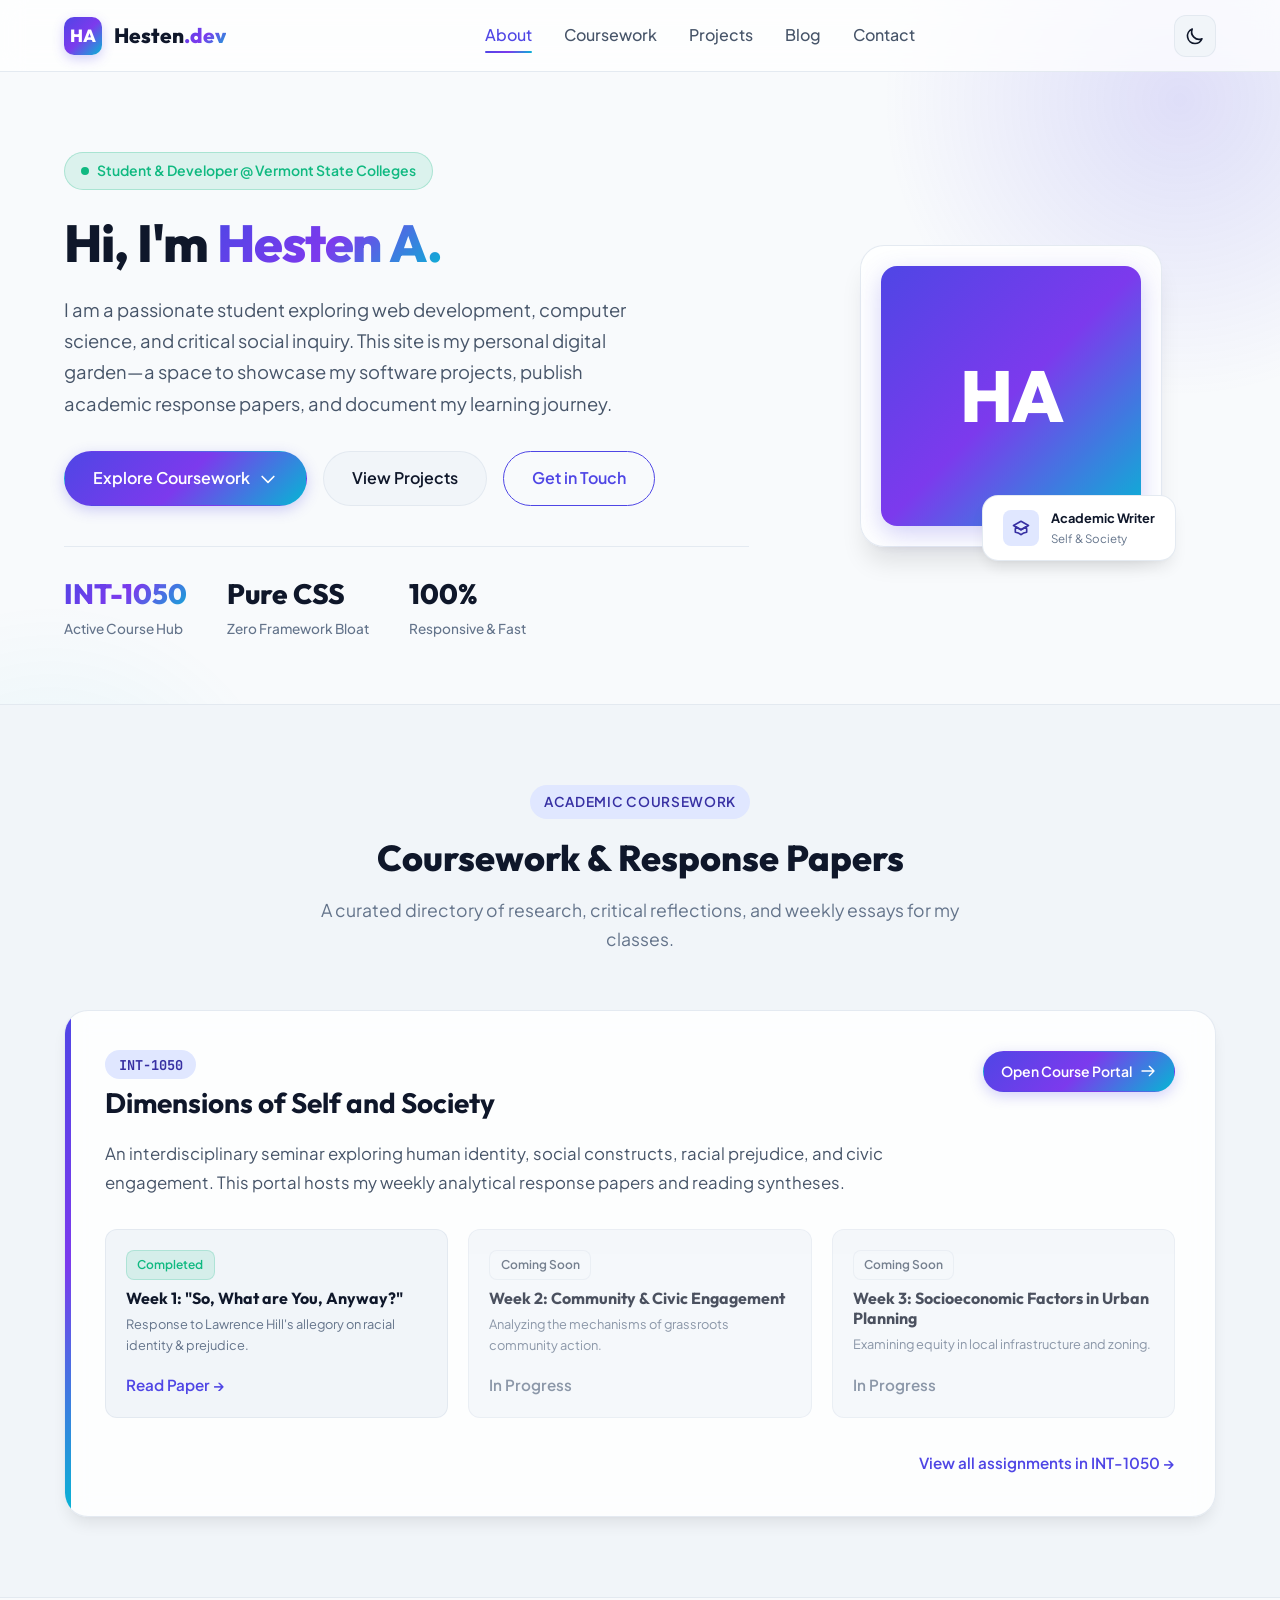
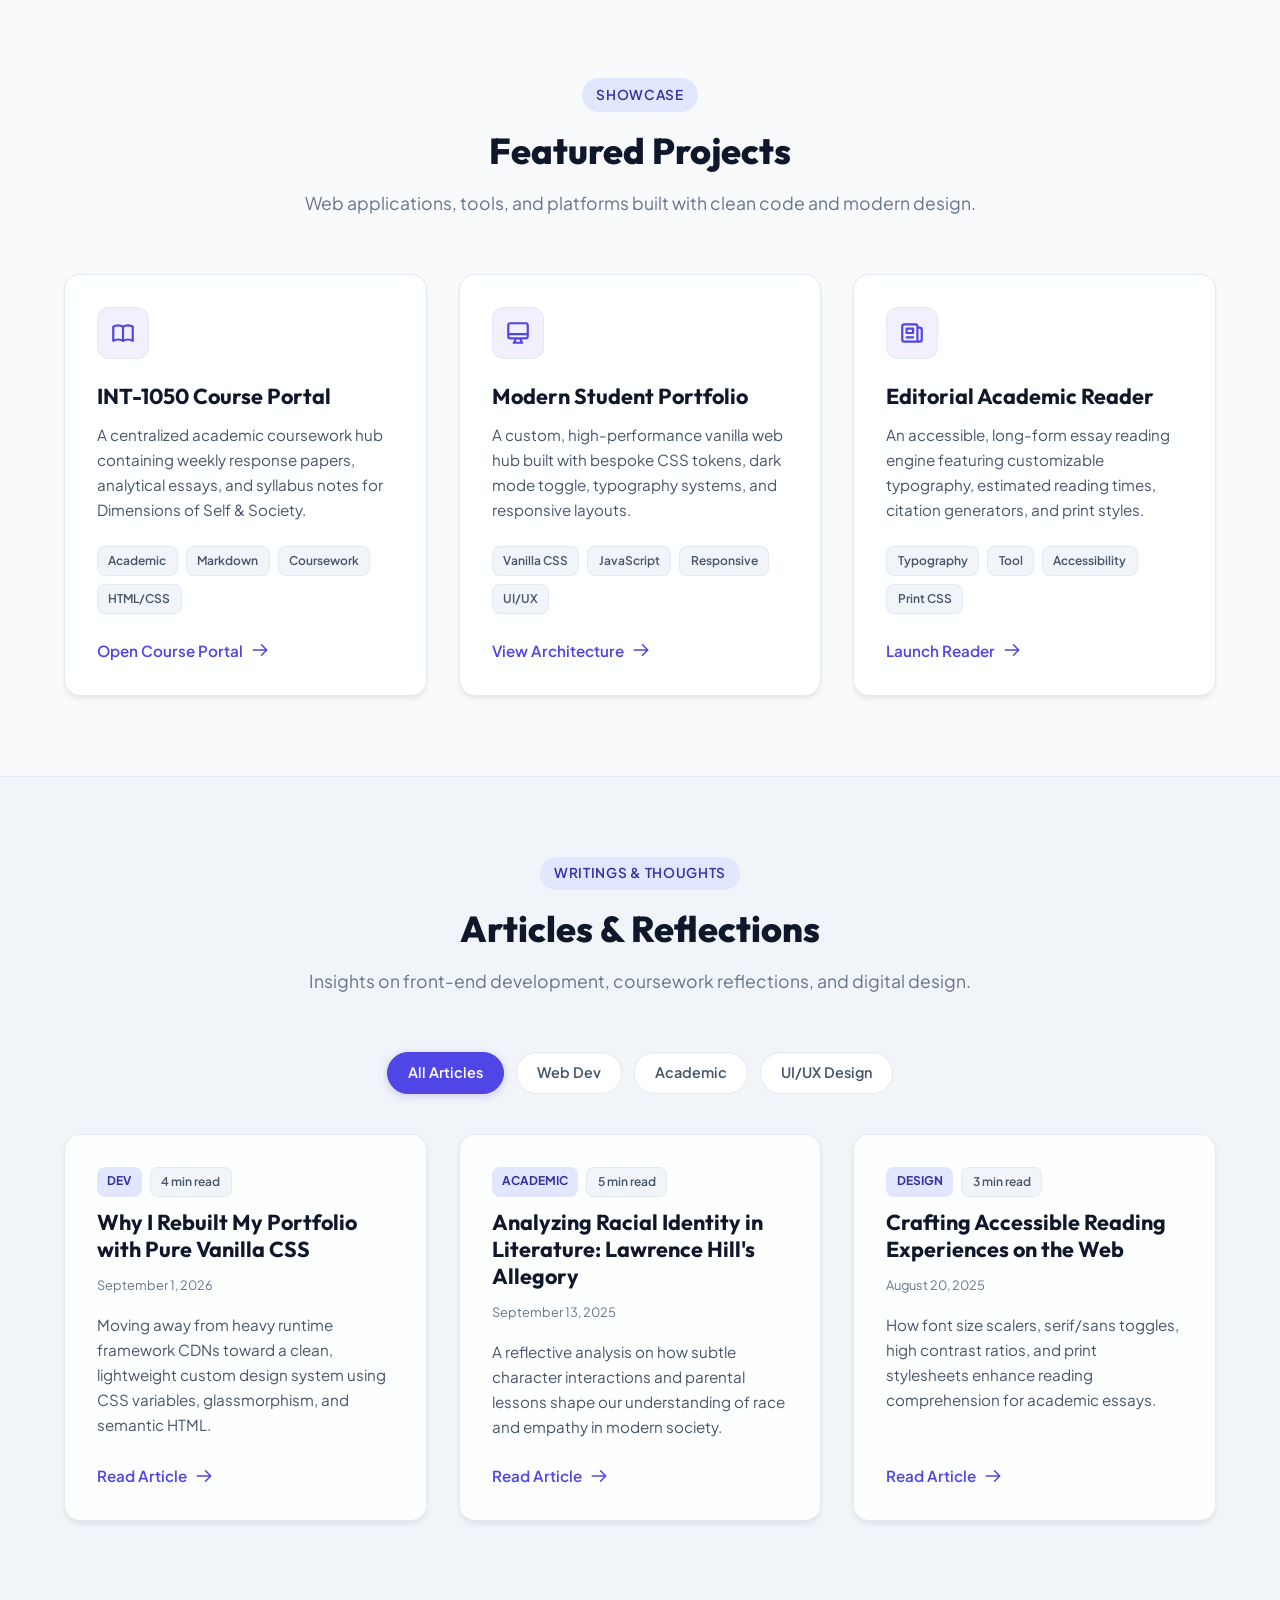
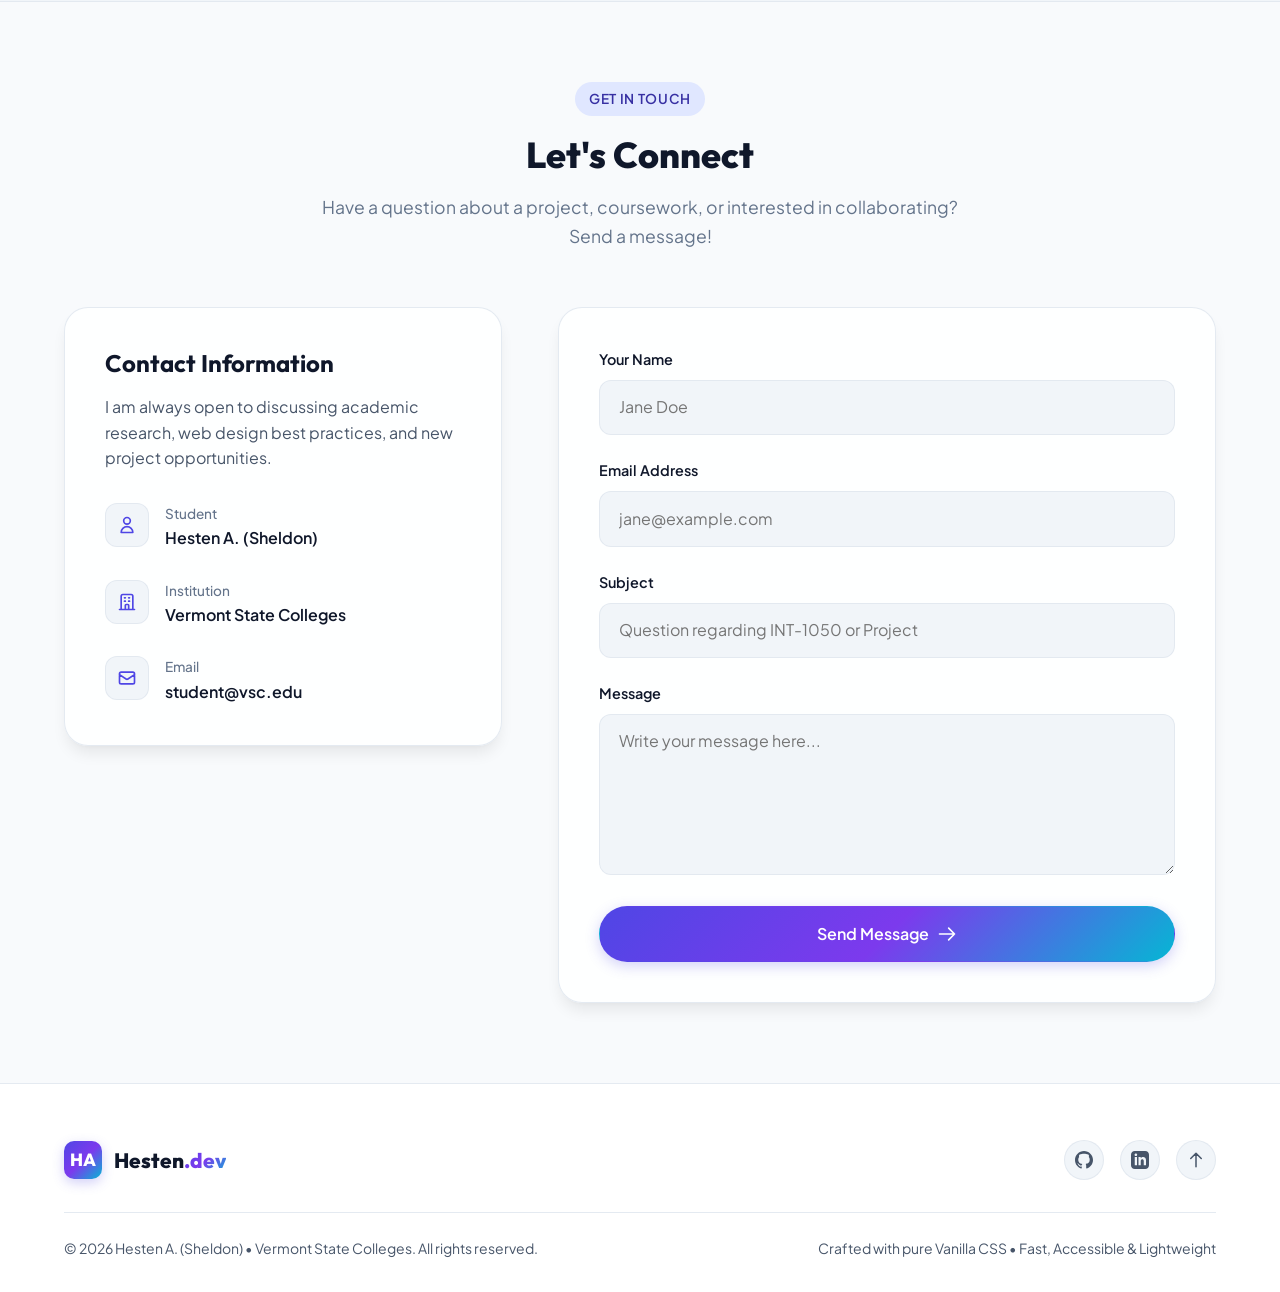
==== index.html @ 0d08be8f "Initial commit" ====
<!DOCTYPE html>
<html lang="en" data-theme="light">
<head>
    <meta charset="UTF-8">
    <meta name="viewport" content="width=device-width, initial-scale=1.0">
    <meta name="description" content="Academic Portfolio & Coursework Hub for Hesten A. (Sheldon) at Vermont State Colleges. Showcasing software projects, INT-1050 response papers, and technical writings.">
    <meta name="author" content="Hesten A. (Sheldon)">
    <title>Hesten A. | Student Portfolio & Coursework Hub</title>

    <!-- Google Fonts -->
    <link rel="preconnect" href="https://fonts.googleapis.com">
    <link rel="preconnect" href="https://fonts.gstatic.com" crossorigin>
    <link href="https://fonts.googleapis.com/css2?family=Outfit:wght@400;500;600;700;800&family=Plus+Jakarta+Sans:ital,wght@0,400;0,500;0,600;0,700;1,400&family=JetBrains+Mono:wght@400;600&display=swap" rel="stylesheet">

    <!-- Stylesheets -->
    <link rel="stylesheet" href="css/main.css">
</head>
<body>

    <!-- Navigation Header -->
    <header class="navbar" id="navbar">
        <div class="container navbar-inner">
            <a href="index.html" class="brand-logo" aria-label="Hesten A. Portfolio Home">
                <div class="brand-badge">HA</div>
                <span>Hesten<span class="gradient-text">.dev</span></span>
            </a>

            <!-- Desktop Navigation Links -->
            <nav aria-label="Main Navigation">
                <ul class="nav-links">
                    <li><a href="#about" class="nav-link">About</a></li>
                    <li><a href="#coursework" class="nav-link">Coursework</a></li>
                    <li><a href="#projects" class="nav-link">Projects</a></li>
                    <li><a href="#blog" class="nav-link">Blog</a></li>
                    <li><a href="#contact" class="nav-link">Contact</a></li>
                </ul>
            </nav>

            <!-- Actions (Theme Toggle & Mobile Menu) -->
            <div class="nav-actions">
                <button class="theme-toggle-btn" aria-label="Toggle dark and light theme" title="Toggle Theme">
                    <svg class="sun-icon" fill="none" stroke="currentColor" viewBox="0 0 24 24" xmlns="http://www.w3.org/2000/svg">
                        <path stroke-linecap="round" stroke-linejoin="round" stroke-width="2" d="M12 3v1m0 16v1m9-9h-1M4 12H3m15.364 6.364l-.707-.707M6.343 6.343l-.707-.707m12.728 0l-.707.707M6.343 17.657l-.707.707M16 12a4 4 0 11-8 0 4 4 0 018 0z"></path>
                    </svg>
                    <svg class="moon-icon" fill="none" stroke="currentColor" viewBox="0 0 24 24" xmlns="http://www.w3.org/2000/svg">
                        <path stroke-linecap="round" stroke-linejoin="round" stroke-width="2" d="M20.354 15.354A9 9 0 018.646 3.646 9.003 9.003 0 0012 21a9.003 9.003 0 008.354-5.646z"></path>
                    </svg>
                </button>

                <button class="mobile-menu-btn" aria-label="Open mobile navigation menu">
                    <svg fill="none" stroke="currentColor" viewBox="0 0 24 24" xmlns="http://www.w3.org/2000/svg">
                        <path stroke-linecap="round" stroke-linejoin="round" stroke-width="2" d="M4 6h16M4 12h16M4 18h16"></path>
                    </svg>
                </button>
            </div>
        </div>

        <!-- Mobile Drawer Menu -->
        <div class="mobile-drawer" id="mobile-drawer">
            <ul class="mobile-nav-links">
                <li><a href="#about" class="nav-link">About</a></li>
                <li><a href="#coursework" class="nav-link">Coursework</a></li>
                <li><a href="#projects" class="nav-link">Projects</a></li>
                <li><a href="#blog" class="nav-link">Blog</a></li>
                <li><a href="#contact" class="nav-link">Contact</a></li>
            </ul>
        </div>
    </header>

    <!-- Main Content Container -->
    <main id="main-content">

        <!-- Hero / Bio Section -->
        <section id="about" class="hero">
            <div class="container hero-grid">
                <div class="hero-content">
                    <div class="hero-pill">
                        <span class="hero-pill-dot"></span>
                        Student & Developer @ Vermont State Colleges
                    </div>
                    <h1 class="hero-title">
                        Hi, I'm <span class="gradient-text">Hesten A.</span>
                    </h1>
                    <p class="hero-bio">
                        I am a passionate student exploring web development, computer science, and critical social inquiry. This site is my personal digital garden—a space to showcase my software projects, publish academic response papers, and document my learning journey.
                    </p>
                    <div class="hero-actions">
                        <a href="#coursework" class="btn btn-primary">
                            Explore Coursework
                            <svg fill="none" stroke="currentColor" viewBox="0 0 24 24" width="20" height="20"><path stroke-linecap="round" stroke-linejoin="round" stroke-width="2" d="M19 9l-7 7-7-7"></path></svg>
                        </a>
                        <a href="#projects" class="btn btn-secondary">View Projects</a>
                        <a href="#contact" class="btn btn-outline">Get in Touch</a>
                    </div>
                    <div class="hero-stats">
                        <div class="stat-item">
                            <span class="stat-number gradient-text">INT-1050</span>
                            <span class="stat-label">Active Course Hub</span>
                        </div>
                        <div class="stat-item">
                            <span class="stat-number">Pure CSS</span>
                            <span class="stat-label">Zero Framework Bloat</span>
                        </div>
                        <div class="stat-item">
                            <span class="stat-number">100%</span>
                            <span class="stat-label">Responsive & Fast</span>
                        </div>
                    </div>
                </div>

                <!-- Hero Visual Card -->
                <div class="hero-visual">
                    <div class="avatar-card">
                        <div class="avatar-img-wrap">
                            <span class="avatar-initials">HA</span>
                        </div>
                        <div class="avatar-floating-badge">
                            <div class="floating-badge-icon">
                                <svg fill="none" stroke="currentColor" viewBox="0 0 24 24" width="20" height="20"><path stroke-linecap="round" stroke-linejoin="round" stroke-width="2" d="M12 14l9-5-9-5-9 5 9 5z"></path><path stroke-linecap="round" stroke-linejoin="round" stroke-width="2" d="M12 14l6.16-3.422a12.083 12.083 0 01.665 6.479A11.952 11.952 0 0012 20.055a11.952 11.952 0 00-6.824-2.998 12.078 12.078 0 01.665-6.479L12 14z"></path></svg>
                            </div>
                            <div>
                                <div class="floating-badge-title">Academic Writer</div>
                                <div class="floating-badge-subtitle">Self & Society</div>
                            </div>
                        </div>
                    </div>
                </div>
            </div>
        </section>

        <!-- Coursework Hub Section -->
        <section id="coursework" class="section" style="background: var(--bg-tertiary); border-top: 1px solid var(--border-color); border-bottom: 1px solid var(--border-color);">
            <div class="container">
                <div class="section-header">
                    <span class="section-tag">Academic Coursework</span>
                    <h2 class="section-title">Coursework & Response Papers</h2>
                    <p class="section-subtitle">A curated directory of research, critical reflections, and weekly essays for my classes.</p>
                </div>

                <!-- Featured INT-1050 Card -->
                <div class="course-featured-card">
                    <div class="course-header-row">
                        <div>
                            <span class="course-code-badge">INT-1050</span>
                            <h3 class="course-title">Dimensions of Self and Society</h3>
                        </div>
                        <a href="int1050/index.html" class="btn btn-primary btn-sm">
                            Open Course Portal
                            <svg fill="none" stroke="currentColor" viewBox="0 0 24 24" width="16" height="16"><path stroke-linecap="round" stroke-linejoin="round" stroke-width="2" d="M14 5l7 7m0 0l-7 7m7-7H3"></path></svg>
                        </a>
                    </div>
                    <p class="course-desc">
                        An interdisciplinary seminar exploring human identity, social constructs, racial prejudice, and civic engagement. This portal hosts my weekly analytical response papers and reading syntheses.
                    </p>

                    <!-- Preview Papers in Course -->
                    <div class="course-papers-preview">
                        <a href="int1050/week1.html" class="paper-mini-card">
                            <div>
                                <span class="tag" style="background: var(--status-success-bg); color: var(--status-success); border-color: rgba(16, 185, 129, 0.2); margin-bottom: 0.5rem; display: inline-block;">Completed</span>
                                <h4 class="paper-mini-title">Week 1: "So, What are You, Anyway?"</h4>
                                <p class="paper-mini-meta">Response to Lawrence Hill's allegory on racial identity & prejudice.</p>
                            </div>
                            <span class="card-link" style="margin-top: 1rem;">Read Paper &rarr;</span>
                        </a>

                        <div class="paper-mini-card" style="opacity: 0.75;">
                            <div>
                                <span class="tag" style="margin-bottom: 0.5rem; display: inline-block;">Coming Soon</span>
                                <h4 class="paper-mini-title">Week 2: Community & Civic Engagement</h4>
                                <p class="paper-mini-meta">Analyzing the mechanisms of grassroots community action.</p>
                            </div>
                            <span class="card-link" style="margin-top: 1rem; color: var(--text-muted);">In Progress</span>
                        </div>

                        <div class="paper-mini-card" style="opacity: 0.75;">
                            <div>
                                <span class="tag" style="margin-bottom: 0.5rem; display: inline-block;">Coming Soon</span>
                                <h4 class="paper-mini-title">Week 3: Socioeconomic Factors in Urban Planning</h4>
                                <p class="paper-mini-meta">Examining equity in local infrastructure and zoning.</p>
                            </div>
                            <span class="card-link" style="margin-top: 1rem; color: var(--text-muted);">In Progress</span>
                        </div>
                    </div>

                    <div style="text-align: right;">
                        <a href="int1050/index.html" class="card-link">View all assignments in INT-1050 &rarr;</a>
                    </div>
                </div>
            </div>
        </section>

        <!-- Projects Section -->
        <section id="projects" class="section">
            <div class="container">
                <div class="section-header">
                    <span class="section-tag">Showcase</span>
                    <h2 class="section-title">Featured Projects</h2>
                    <p class="section-subtitle">Web applications, tools, and platforms built with clean code and modern design.</p>
                </div>

                <!-- Projects Grid (Rendered via js/app.js) -->
                <div id="projects-grid" class="cards-grid">
                    <!-- Dynamic cards injected via JavaScript -->
                </div>
            </div>
        </section>

        <!-- Blog Section -->
        <section id="blog" class="section" style="background: var(--bg-tertiary); border-top: 1px solid var(--border-color); border-bottom: 1px solid var(--border-color);">
            <div class="container">
                <div class="section-header">
                    <span class="section-tag">Writings & Thoughts</span>
                    <h2 class="section-title">Articles & Reflections</h2>
                    <p class="section-subtitle">Insights on front-end development, coursework reflections, and digital design.</p>
                </div>

                <!-- Filter Bar -->
                <div class="filter-bar">
                    <button class="filter-btn active" data-filter="all">All Articles</button>
                    <button class="filter-btn" data-filter="dev">Web Dev</button>
                    <button class="filter-btn" data-filter="academic">Academic</button>
                    <button class="filter-btn" data-filter="design">UI/UX Design</button>
                </div>

                <!-- Blog Grid (Rendered via js/app.js) -->
                <div id="blog-posts-grid" class="cards-grid">
                    <!-- Dynamic blog cards injected via JavaScript -->
                </div>
            </div>
        </section>

        <!-- Contact Section -->
        <section id="contact" class="section">
            <div class="container">
                <div class="section-header">
                    <span class="section-tag">Get In Touch</span>
                    <h2 class="section-title">Let's Connect</h2>
                    <p class="section-subtitle">Have a question about a project, coursework, or interested in collaborating? Send a message!</p>
                </div>

                <div class="contact-grid">
                    <!-- Contact Info Card -->
                    <div class="contact-info-card">
                        <h3 style="font-size: 1.5rem; margin-bottom: 1rem;">Contact Information</h3>
                        <p style="font-size: 1rem; line-height: 1.6; margin-bottom: 2rem;">
                            I am always open to discussing academic research, web design best practices, and new project opportunities.
                        </p>

                        <div class="contact-item">
                            <div class="contact-item-icon">
                                <svg fill="none" stroke="currentColor" viewBox="0 0 24 24"><path stroke-linecap="round" stroke-linejoin="round" stroke-width="2" d="M16 7a4 4 0 11-8 0 4 4 0 018 0zM12 14a7 7 0 00-7 7h14a7 7 0 00-7-7z"></path></svg>
                            </div>
                            <div>
                                <div class="contact-item-title">Student</div>
                                <div class="contact-item-val">Hesten A. (Sheldon)</div>
                            </div>
                        </div>

                        <div class="contact-item">
                            <div class="contact-item-icon">
                                <svg fill="none" stroke="currentColor" viewBox="0 0 24 24"><path stroke-linecap="round" stroke-linejoin="round" stroke-width="2" d="M19 21V5a2 2 0 00-2-2H7a2 2 0 00-2 2v16m14 0h2m-2 0h-5m-9 0H3m2 0h5M9 7h1m-1 4h1m4-4h1m-1 4h1m-5 10v-5a1 1 0 011-1h2a1 1 0 011 1v5m-4 0h4"></path></svg>
                            </div>
                            <div>
                                <div class="contact-item-title">Institution</div>
                                <div class="contact-item-val">Vermont State Colleges</div>
                            </div>
                        </div>

                        <div class="contact-item">
                            <div class="contact-item-icon">
                                <svg fill="none" stroke="currentColor" viewBox="0 0 24 24"><path stroke-linecap="round" stroke-linejoin="round" stroke-width="2" d="M3 8l7.89 5.26a2 2 0 002.22 0L21 8M5 19h14a2 2 0 002-2V7a2 2 0 00-2-2H5a2 2 0 00-2 2v10a2 2 0 002 2z"></path></svg>
                            </div>
                            <div>
                                <div class="contact-item-title">Email</div>
                                <div class="contact-item-val">student@vsc.edu</div>
                            </div>
                        </div>
                    </div>

                    <!-- Contact Form Card -->
                    <div class="contact-form-card">
                        <form id="contact-form">
                            <div class="form-group">
                                <label for="name" class="form-label">Your Name</label>
                                <input type="text" id="name" name="name" class="form-control" placeholder="Jane Doe" required>
                            </div>

                            <div class="form-group">
                                <label for="email" class="form-label">Email Address</label>
                                <input type="email" id="email" name="email" class="form-control" placeholder="jane@example.com" required>
                            </div>

                            <div class="form-group">
                                <label for="subject" class="form-label">Subject</label>
                                <input type="text" id="subject" name="subject" class="form-control" placeholder="Question regarding INT-1050 or Project" required>
                            </div>

                            <div class="form-group">
                                <label for="message" class="form-label">Message</label>
                                <textarea id="message" name="message" class="form-control" rows="5" placeholder="Write your message here..." required></textarea>
                            </div>

                            <button type="submit" class="btn btn-primary" style="width: 100%;">
                                Send Message
                                <svg fill="none" stroke="currentColor" viewBox="0 0 24 24" width="20" height="20"><path stroke-linecap="round" stroke-linejoin="round" stroke-width="2" d="M14 5l7 7m0 0l-7 7m7-7H3"></path></svg>
                            </button>

                            <div id="form-feedback" class="form-feedback" role="alert"></div>
                        </form>
                    </div>
                </div>
            </div>
        </section>

    </main>

    <!-- Footer -->
    <footer class="footer">
        <div class="container">
            <div class="footer-inner">
                <div class="brand-logo">
                    <div class="brand-badge">HA</div>
                    <span>Hesten<span class="gradient-text">.dev</span></span>
                </div>

                <div class="footer-socials">
                    <a href="https://github.com" target="_blank" rel="noopener noreferrer" class="social-link" aria-label="GitHub Profile" title="GitHub">
                        <svg fill="currentColor" viewBox="0 0 24 24"><path d="M12 0C5.373 0 0 5.373 0 12c0 5.302 3.438 9.802 8.205 11.385.6.11.82-.257.82-.577 0-.285-.01-1.04-.015-2.04-3.338.724-4.043-1.61-4.043-1.61-.546-1.385-1.332-1.755-1.332-1.755-1.09-.745.08-.73.08-.73 1.205.085 1.838 1.238 1.838 1.238 1.07 1.832 2.809 1.303 3.493.996.108-.775.42-1.303.762-1.603-2.665-.3-5.466-1.332-5.466-5.942 0-1.31.465-2.38 1.235-3.22-.135-.303-.54-1.52.14-3.178 0 0 1.005-.322 3.3-.997.957-.265 1.96-.398 2.96-.398s2.003.133 2.96.398c2.295.675 3.3 1 3.3 1 .68 1.658.275 2.875.14 3.178.77.84 1.235 1.91 1.235 3.22 0 4.62-2.802 5.637-5.475 5.937.42.36.81 1.096.81 2.21 0 1.595-.015 2.885-.015 3.275 0 .32.215.69.82.57C20.562 21.802 24 17.302 24 12c0-6.627-5.373-12-12-12z"></path></svg>
                    </a>
                    <a href="https://linkedin.com" target="_blank" rel="noopener noreferrer" class="social-link" aria-label="LinkedIn Profile" title="LinkedIn">
                        <svg fill="currentColor" viewBox="0 0 24 24"><path d="M19 0h-14c-2.761 0-5 2.239-5 5v14c0 2.761 2.239 5 5 5h14c2.762 0 5-2.239 5-5v-14c0-2.761-2.238-5-5-5zm-11 19h-3v-11h3v11zm-1.5-12.268c-.966 0-1.75-.79-1.75-1.764s.784-1.764 1.75-1.764 1.75.79 1.75 1.764-.783 1.764-1.75 1.764zm13.5 12.268h-3v-5.604c0-3.368-4-3.113-4 0v5.604h-3v-11h3v1.765c1.396-2.586 7-2.777 7 2.476v6.759z"></path></svg>
                    </a>
                    <a href="#about" class="social-link" aria-label="Back to top" title="Back to Top">
                        <svg fill="none" stroke="currentColor" viewBox="0 0 24 24"><path stroke-linecap="round" stroke-linejoin="round" stroke-width="2" d="M5 10l7-7m0 0l7 7m-7-7v18"></path></svg>
                    </a>
                </div>
            </div>

            <div class="footer-bottom">
                <p>&copy; 2026 Hesten A. (Sheldon) &bull; Vermont State Colleges. All rights reserved.</p>
                <p>Crafted with pure Vanilla CSS &bull; Fast, Accessible & Lightweight</p>
            </div>
        </div>
    </footer>

    <!-- Application Script -->
    <script src="js/app.js"></script>
</body>
</html>
---- css/main.css ----
/* ==========================================================================
   Design System & Main Stylesheet - Vanilla CSS
   Portfolio & Academic Coursework Hub
   ========================================================================== */

/* --------------------------------------------------------------------------
   1. Design Tokens & CSS Variables
   -------------------------------------------------------------------------- */
:root {
    /* Color Palette - Light Mode */
    --bg-primary: #f8fafc;
    --bg-secondary: #ffffff;
    --bg-tertiary: #f1f5f9;
    --bg-card: rgba(255, 255, 255, 0.85);
    --bg-glass: rgba(255, 255, 255, 0.75);
    --border-color: rgba(226, 232, 240, 0.9);
    --border-hover: rgba(99, 102, 241, 0.4);

    --text-primary: #0f172a;
    --text-secondary: #475569;
    --text-muted: #64748b;
    --text-inverse: #ffffff;

    /* Accent & Brand Colors */
    --brand-primary: #4f46e5;
    --brand-primary-hover: #4338ca;
    --brand-secondary: #7c3aed;
    --brand-accent: #06b6d4;
    --brand-gradient: linear-gradient(135deg, #4f46e5 0%, #7c3aed 50%, #06b6d4 100%);
    --brand-gradient-subtle: linear-gradient(135deg, rgba(79, 70, 229, 0.08) 0%, rgba(124, 58, 237, 0.08) 100%);
    --brand-glow: rgba(79, 70, 229, 0.25);

    /* Status & Tags */
    --status-success: #10b981;
    --status-success-bg: rgba(16, 185, 129, 0.12);
    --status-warning: #f59e0b;
    --status-warning-bg: rgba(245, 158, 11, 0.12);
    --badge-bg: #e0e7ff;
    --badge-text: #3730a3;

    /* Shadows & Elevation */
    --shadow-sm: 0 1px 2px 0 rgba(0, 0, 0, 0.05);
    --shadow-md: 0 4px 6px -1px rgba(0, 0, 0, 0.08), 0 2px 4px -2px rgba(0, 0, 0, 0.05);
    --shadow-lg: 0 10px 15px -3px rgba(0, 0, 0, 0.08), 0 4px 6px -4px rgba(0, 0, 0, 0.04);
    --shadow-xl: 0 20px 25px -5px rgba(0, 0, 0, 0.1), 0 8px 10px -6px rgba(0, 0, 0, 0.04);
    --shadow-glow: 0 0 25px -5px var(--brand-glow);

    /* Typography */
    --font-main: 'Plus Jakarta Sans', -apple-system, BlinkMacSystemFont, "Segoe UI", Roboto, sans-serif;
    --font-heading: 'Outfit', -apple-system, BlinkMacSystemFont, "Segoe UI", Roboto, sans-serif;
    --font-mono: 'JetBrains Mono', 'Fira Code', monospace;

    /* Radii & Transitions */
    --radius-sm: 8px;
    --radius-md: 12px;
    --radius-lg: 16px;
    --radius-xl: 24px;
    --radius-full: 9999px;

    --transition-fast: 0.15s ease;
    --transition-base: 0.25s cubic-bezier(0.4, 0, 0.2, 1);
    --transition-smooth: 0.4s cubic-bezier(0.16, 1, 0.3, 1);

    --header-height: 72px;
    --container-width: 1200px;
}

/* --------------------------------------------------------------------------
   2. Dark Mode Theme Variables
   -------------------------------------------------------------------------- */
[data-theme="dark"] {
    --bg-primary: #090d16;
    --bg-secondary: #0f172a;
    --bg-tertiary: #1e293b;
    --bg-card: rgba(15, 23, 42, 0.75);
    --bg-glass: rgba(15, 23, 42, 0.85);
    --border-color: rgba(51, 65, 85, 0.65);
    --border-hover: rgba(129, 140, 248, 0.45);

    --text-primary: #f8fafc;
    --text-secondary: #cbd5e1;
    --text-muted: #94a3b8;
    --text-inverse: #0f172a;

    --brand-primary: #6366f1;
    --brand-primary-hover: #818cf8;
    --brand-secondary: #8b5cf6;
    --brand-accent: #38bdf8;
    --brand-gradient: linear-gradient(135deg, #6366f1 0%, #a855f7 50%, #38bdf8 100%);
    --brand-gradient-subtle: linear-gradient(135deg, rgba(99, 102, 241, 0.12) 0%, rgba(168, 85, 247, 0.12) 100%);
    --brand-glow: rgba(99, 102, 241, 0.35);

    --badge-bg: rgba(99, 102, 241, 0.2);
    --badge-text: #a5b4fc;

    --shadow-sm: 0 1px 2px 0 rgba(0, 0, 0, 0.4);
    --shadow-md: 0 4px 6px -1px rgba(0, 0, 0, 0.4), 0 2px 4px -2px rgba(0, 0, 0, 0.3);
    --shadow-lg: 0 10px 15px -3px rgba(0, 0, 0, 0.5), 0 4px 6px -4px rgba(0, 0, 0, 0.4);
    --shadow-xl: 0 20px 25px -5px rgba(0, 0, 0, 0.6), 0 8px 10px -6px rgba(0, 0, 0, 0.5);
}

/* --------------------------------------------------------------------------
   3. Global Resets & Base Styles
   -------------------------------------------------------------------------- */
*, *::before, *::after {
    box-sizing: border-box;
    margin: 0;
    padding: 0;
}

html {
    scroll-behavior: smooth;
    font-size: 16px;
}

body {
    font-family: var(--font-main);
    background-color: var(--bg-primary);
    color: var(--text-primary);
    line-height: 1.65;
    min-height: 100vh;
    display: flex;
    flex-direction: column;
    overflow-x: hidden;
    transition: background-color var(--transition-base), color var(--transition-base);
}

/* Background Atmosphere Glows */
body::before {
    content: '';
    position: fixed;
    top: -200px;
    right: -200px;
    width: 600px;
    height: 600px;
    border-radius: 50%;
    background: radial-gradient(circle, var(--brand-glow) 0%, rgba(0,0,0,0) 70%);
    z-index: -1;
    pointer-events: none;
    opacity: 0.6;
}

body::after {
    content: '';
    position: fixed;
    bottom: -200px;
    left: -200px;
    width: 500px;
    height: 500px;
    border-radius: 50%;
    background: radial-gradient(circle, rgba(6, 182, 212, 0.15) 0%, rgba(0,0,0,0) 70%);
    z-index: -1;
    pointer-events: none;
    opacity: 0.5;
}

h1, h2, h3, h4, h5, h6 {
    font-family: var(--font-heading);
    font-weight: 700;
    line-height: 1.25;
    color: var(--text-primary);
}

a {
    color: inherit;
    text-decoration: none;
    transition: color var(--transition-fast);
}

p {
    color: var(--text-secondary);
}

img, svg {
    display: block;
    max-width: 100%;
}

button, input, textarea, select {
    font: inherit;
    color: inherit;
}

/* --------------------------------------------------------------------------
   4. Layout & Container Utilities
   -------------------------------------------------------------------------- */
.container {
    width: 100%;
    max-width: var(--container-width);
    margin-left: auto;
    margin-right: auto;
    padding-left: 1.5rem;
    padding-right: 1.5rem;
}

.section {
    padding: 5rem 0;
}

.section-header {
    text-align: center;
    max-width: 680px;
    margin: 0 auto 3.5rem;
}

.section-tag {
    display: inline-flex;
    align-items: center;
    gap: 0.5rem;
    padding: 0.35rem 0.9rem;
    border-radius: var(--radius-full);
    background: var(--badge-bg);
    color: var(--badge-text);
    font-size: 0.85rem;
    font-weight: 600;
    text-transform: uppercase;
    letter-spacing: 0.05em;
    margin-bottom: 1rem;
}

.section-title {
    font-size: 2.25rem;
    font-weight: 800;
    margin-bottom: 1rem;
}

.section-subtitle {
    font-size: 1.1rem;
    color: var(--text-muted);
}

/* Gradient Text Effect */
.gradient-text {
    background: var(--brand-gradient);
    -webkit-background-clip: text;
    background-clip: text;
    -webkit-text-fill-color: transparent;
    display: inline-block;
}

/* --------------------------------------------------------------------------
   5. Navigation Bar & Header
   -------------------------------------------------------------------------- */
.navbar {
    position: sticky;
    top: 0;
    z-index: 100;
    background: var(--bg-glass);
    backdrop-filter: blur(12px);
    -webkit-backdrop-filter: blur(12px);
    border-bottom: 1px solid var(--border-color);
    height: var(--header-height);
    display: flex;
    align-items: center;
    transition: background-color var(--transition-base), border-color var(--transition-base);
}

.navbar-inner {
    display: flex;
    justify-content: space-between;
    align-items: center;
    width: 100%;
}

.brand-logo {
    display: flex;
    align-items: center;
    gap: 0.75rem;
    font-family: var(--font-heading);
    font-weight: 800;
    font-size: 1.3rem;
    color: var(--text-primary);
}

.brand-badge {
    width: 38px;
    height: 38px;
    border-radius: 10px;
    background: var(--brand-gradient);
    display: flex;
    align-items: center;
    justify-content: center;
    color: #ffffff;
    font-weight: 800;
    font-size: 1.1rem;
    box-shadow: 0 4px 12px var(--brand-glow);
}

.nav-links {
    display: flex;
    align-items: center;
    gap: 2rem;
    list-style: none;
}

.nav-link {
    font-weight: 500;
    color: var(--text-secondary);
    position: relative;
    padding: 0.5rem 0;
}

.nav-link:hover, .nav-link.active {
    color: var(--brand-primary);
}

.nav-link::after {
    content: '';
    position: absolute;
    bottom: 0;
    left: 0;
    width: 0;
    height: 2px;
    background: var(--brand-gradient);
    border-radius: 2px;
    transition: width var(--transition-base);
}

.nav-link:hover::after, .nav-link.active::after {
    width: 100%;
}

.nav-actions {
    display: flex;
    align-items: center;
    gap: 1rem;
}

/* Theme Switcher Button */
.theme-toggle-btn {
    background: var(--bg-tertiary);
    border: 1px solid var(--border-color);
    color: var(--text-primary);
    width: 42px;
    height: 42px;
    border-radius: var(--radius-md);
    cursor: pointer;
    display: flex;
    align-items: center;
    justify-content: center;
    transition: background var(--transition-fast), transform var(--transition-fast), border-color var(--transition-fast);
}

.theme-toggle-btn:hover {
    background: var(--border-color);
    transform: scale(1.05);
}

.theme-toggle-btn svg {
    width: 20px;
    height: 20px;
}

.sun-icon { display: none; }
.moon-icon { display: block; }
[data-theme="dark"] .sun-icon { display: block; }
[data-theme="dark"] .moon-icon { display: none; }

/* Mobile Menu Toggle */
.mobile-menu-btn {
    display: none;
    background: none;
    border: none;
    cursor: pointer;
    padding: 0.5rem;
    color: var(--text-primary);
}

.mobile-menu-btn svg {
    width: 26px;
    height: 26px;
}

/* Mobile Nav Drawer */
.mobile-drawer {
    display: none;
    position: fixed;
    top: var(--header-height);
    left: 0;
    right: 0;
    background: var(--bg-secondary);
    border-bottom: 1px solid var(--border-color);
    padding: 1.5rem;
    box-shadow: var(--shadow-xl);
    z-index: 99;
}

.mobile-drawer.open {
    display: block;
    animation: slideDown 0.3s ease-out;
}

.mobile-nav-links {
    list-style: none;
    display: flex;
    flex-direction: column;
    gap: 1rem;
}

.mobile-nav-links .nav-link {
    font-size: 1.1rem;
    padding: 0.75rem 0;
    border-bottom: 1px solid var(--border-color);
    display: block;
}

@keyframes slideDown {
    from { opacity: 0; transform: translateY(-10px); }
    to { opacity: 1; transform: translateY(0); }
}

/* --------------------------------------------------------------------------
   6. Hero Section
   -------------------------------------------------------------------------- */
.hero {
    padding: 5rem 0 4rem;
    position: relative;
}

.hero-grid {
    display: grid;
    grid-template-columns: 1.25fr 0.75fr;
    gap: 3.5rem;
    align-items: center;
}

.hero-content {
    display: flex;
    flex-direction: column;
    align-items: flex-start;
}

.hero-pill {
    display: inline-flex;
    align-items: center;
    gap: 0.5rem;
    background: var(--status-success-bg);
    color: var(--status-success);
    border: 1px solid rgba(16, 185, 129, 0.25);
    padding: 0.4rem 1rem;
    border-radius: var(--radius-full);
    font-size: 0.875rem;
    font-weight: 600;
    margin-bottom: 1.5rem;
}

.hero-pill-dot {
    width: 8px;
    height: 8px;
    border-radius: 50%;
    background-color: var(--status-success);
    animation: pulse 2s infinite;
}

@keyframes pulse {
    0% { transform: scale(0.95); box-shadow: 0 0 0 0 rgba(16, 185, 129, 0.7); }
    70% { transform: scale(1); box-shadow: 0 0 0 8px rgba(16, 185, 129, 0); }
    100% { transform: scale(0.95); box-shadow: 0 0 0 0 rgba(16, 185, 129, 0); }
}

.hero-title {
    font-size: 3.25rem;
    font-weight: 800;
    letter-spacing: -0.02em;
    margin-bottom: 1.25rem;
    line-height: 1.15;
}

.hero-bio {
    font-size: 1.15rem;
    line-height: 1.7;
    color: var(--text-secondary);
    margin-bottom: 2rem;
    max-width: 580px;
}

.hero-actions {
    display: flex;
    gap: 1rem;
    flex-wrap: wrap;
    margin-bottom: 2.5rem;
}

.hero-stats {
    display: flex;
    gap: 2.5rem;
    padding-top: 1.5rem;
    border-top: 1px solid var(--border-color);
    width: 100%;
}

.stat-item {
    display: flex;
    flex-direction: column;
}

.stat-number {
    font-size: 1.75rem;
    font-weight: 800;
    font-family: var(--font-heading);
    color: var(--text-primary);
}

.stat-label {
    font-size: 0.85rem;
    color: var(--text-muted);
    font-weight: 500;
}

/* Hero Visual / Avatar Card */
.hero-visual {
    display: flex;
    justify-content: center;
    position: relative;
}

.avatar-card {
    position: relative;
    padding: 1.25rem;
    border-radius: var(--radius-xl);
    background: var(--bg-card);
    border: 1px solid var(--border-color);
    box-shadow: var(--shadow-xl);
    backdrop-filter: blur(16px);
    -webkit-backdrop-filter: blur(16px);
    transition: transform var(--transition-smooth);
}

.avatar-card:hover {
    transform: translateY(-6px);
}

.avatar-img-wrap {
    position: relative;
    width: 260px;
    height: 260px;
    border-radius: var(--radius-lg);
    overflow: hidden;
    background: var(--brand-gradient);
    display: flex;
    align-items: center;
    justify-content: center;
    box-shadow: 0 8px 24px var(--brand-glow);
}

.avatar-initials {
    font-size: 4.5rem;
    font-family: var(--font-heading);
    font-weight: 800;
    color: #ffffff;
    letter-spacing: -2px;
}

.avatar-floating-badge {
    position: absolute;
    bottom: -15px;
    right: -15px;
    background: var(--bg-secondary);
    border: 1px solid var(--border-color);
    padding: 0.75rem 1.25rem;
    border-radius: var(--radius-lg);
    box-shadow: var(--shadow-lg);
    display: flex;
    align-items: center;
    gap: 0.75rem;
}

.floating-badge-icon {
    width: 36px;
    height: 36px;
    border-radius: 8px;
    background: var(--badge-bg);
    color: var(--badge-text);
    display: flex;
    align-items: center;
    justify-content: center;
}

.floating-badge-title {
    font-size: 0.8rem;
    font-weight: 700;
    color: var(--text-primary);
}

.floating-badge-subtitle {
    font-size: 0.72rem;
    color: var(--text-muted);
}

/* --------------------------------------------------------------------------
   7. Buttons & Interactive Controls
   -------------------------------------------------------------------------- */
.btn {
    display: inline-flex;
    align-items: center;
    justify-content: center;
    gap: 0.5rem;
    padding: 0.85rem 1.75rem;
    border-radius: var(--radius-full);
    font-weight: 600;
    font-size: 1rem;
    cursor: pointer;
    transition: all var(--transition-base);
    border: 1px solid transparent;
    text-decoration: none;
}

.btn-primary {
    background: var(--brand-gradient);
    color: #ffffff;
    box-shadow: 0 4px 14px var(--brand-glow);
}

.btn-primary:hover {
    box-shadow: 0 6px 20px var(--brand-glow);
    transform: translateY(-2px);
    color: #ffffff;
}

.btn-secondary {
    background: var(--bg-tertiary);
    color: var(--text-primary);
    border-color: var(--border-color);
}

.btn-secondary:hover {
    background: var(--border-color);
    transform: translateY(-2px);
}

.btn-outline {
    background: transparent;
    color: var(--brand-primary);
    border-color: var(--brand-primary);
}

.btn-outline:hover {
    background: var(--brand-primary);
    color: #ffffff;
}

.btn-sm {
    padding: 0.5rem 1.1rem;
    font-size: 0.875rem;
}

.btn-icon {
    padding: 0.75rem;
    border-radius: var(--radius-md);
}

/* --------------------------------------------------------------------------
   8. Coursework Hub & Academic Cards
   -------------------------------------------------------------------------- */
.course-featured-card {
    background: var(--bg-card);
    border: 1px solid var(--border-color);
    border-radius: var(--radius-xl);
    padding: 2.5rem;
    box-shadow: var(--shadow-lg);
    backdrop-filter: blur(12px);
    -webkit-backdrop-filter: blur(12px);
    position: relative;
    overflow: hidden;
    transition: all var(--transition-smooth);
}

.course-featured-card::before {
    content: '';
    position: absolute;
    top: 0;
    left: 0;
    width: 6px;
    height: 100%;
    background: var(--brand-gradient);
}

.course-featured-card:hover {
    transform: translateY(-4px);
    border-color: var(--border-hover);
    box-shadow: var(--shadow-xl);
}

.course-header-row {
    display: flex;
    justify-content: space-between;
    align-items: flex-start;
    gap: 1.5rem;
    margin-bottom: 1.25rem;
    flex-wrap: wrap;
}

.course-code-badge {
    background: var(--badge-bg);
    color: var(--badge-text);
    padding: 0.35rem 0.85rem;
    border-radius: var(--radius-full);
    font-family: var(--font-mono);
    font-size: 0.85rem;
    font-weight: 700;
}

.course-title {
    font-size: 1.75rem;
    margin-top: 0.5rem;
}

.course-desc {
    font-size: 1.05rem;
    line-height: 1.7;
    margin-bottom: 2rem;
    max-width: 800px;
}

.course-papers-preview {
    display: grid;
    grid-template-columns: repeat(auto-fit, minmax(280px, 1fr));
    gap: 1.25rem;
    margin-bottom: 2rem;
}

.paper-mini-card {
    background: var(--bg-tertiary);
    border: 1px solid var(--border-color);
    padding: 1.25rem;
    border-radius: var(--radius-md);
    transition: all var(--transition-fast);
    display: flex;
    flex-direction: column;
    justify-content: space-between;
}

.paper-mini-card:hover {
    border-color: var(--brand-primary);
    background: var(--bg-secondary);
    transform: translateY(-2px);
}

.paper-mini-title {
    font-size: 1rem;
    font-weight: 700;
    margin-bottom: 0.35rem;
    color: var(--text-primary);
}

.paper-mini-meta {
    font-size: 0.8rem;
    color: var(--text-muted);
}

/* --------------------------------------------------------------------------
   9. Standard Grids & Cards (Projects, Blog)
   -------------------------------------------------------------------------- */
.cards-grid {
    display: grid;
    grid-template-columns: repeat(auto-fit, minmax(320px, 1fr));
    gap: 2rem;
}

.card {
    background: var(--bg-card);
    border: 1px solid var(--border-color);
    border-radius: var(--radius-lg);
    padding: 2rem;
    box-shadow: var(--shadow-md);
    backdrop-filter: blur(10px);
    -webkit-backdrop-filter: blur(10px);
    display: flex;
    flex-direction: column;
    transition: all var(--transition-smooth);
    position: relative;
}

.card:hover {
    transform: translateY(-6px);
    border-color: var(--border-hover);
    box-shadow: var(--shadow-xl);
}

.card-icon-wrap {
    width: 52px;
    height: 52px;
    border-radius: var(--radius-md);
    background: var(--brand-gradient-subtle);
    border: 1px solid var(--border-color);
    display: flex;
    align-items: center;
    justify-content: center;
    color: var(--brand-primary);
    margin-bottom: 1.5rem;
}

.card-icon-wrap svg {
    width: 26px;
    height: 26px;
}

.card-title {
    font-size: 1.35rem;
    margin-bottom: 0.75rem;
}

.card-text {
    font-size: 0.95rem;
    line-height: 1.65;
    margin-bottom: 1.5rem;
    flex-grow: 1;
}

.tag-list {
    display: flex;
    flex-wrap: wrap;
    gap: 0.5rem;
    margin-bottom: 1.5rem;
}

.tag {
    font-size: 0.75rem;
    font-weight: 600;
    padding: 0.25rem 0.65rem;
    border-radius: var(--radius-sm);
    background: var(--bg-tertiary);
    color: var(--text-secondary);
    border: 1px solid var(--border-color);
}

.card-link {
    display: inline-flex;
    align-items: center;
    gap: 0.5rem;
    font-weight: 600;
    color: var(--brand-primary);
    font-size: 0.95rem;
}

.card-link svg {
    width: 18px;
    height: 18px;
    transition: transform var(--transition-fast);
}

.card:hover .card-link svg {
    transform: translateX(4px);
}

/* --------------------------------------------------------------------------
   10. Filter Bar & Search
   -------------------------------------------------------------------------- */
.filter-bar {
    display: flex;
    justify-content: center;
    gap: 0.75rem;
    flex-wrap: wrap;
    margin-bottom: 2.5rem;
}

.filter-btn {
    background: var(--bg-secondary);
    border: 1px solid var(--border-color);
    color: var(--text-secondary);
    padding: 0.5rem 1.25rem;
    border-radius: var(--radius-full);
    font-size: 0.9rem;
    font-weight: 600;
    cursor: pointer;
    transition: all var(--transition-fast);
}

.filter-btn:hover, .filter-btn.active {
    background: var(--brand-primary);
    color: #ffffff;
    border-color: var(--brand-primary);
    box-shadow: 0 2px 8px var(--brand-glow);
}

/* --------------------------------------------------------------------------
   11. Contact Section & Forms
   -------------------------------------------------------------------------- */
.contact-grid {
    display: grid;
    grid-template-columns: 0.8fr 1.2fr;
    gap: 3.5rem;
    align-items: flex-start;
}

.contact-info-card {
    background: var(--bg-card);
    border: 1px solid var(--border-color);
    border-radius: var(--radius-xl);
    padding: 2.5rem;
    box-shadow: var(--shadow-lg);
}

.contact-item {
    display: flex;
    gap: 1rem;
    margin-top: 1.75rem;
}

.contact-item-icon {
    width: 44px;
    height: 44px;
    border-radius: var(--radius-md);
    background: var(--bg-tertiary);
    border: 1px solid var(--border-color);
    display: flex;
    align-items: center;
    justify-content: center;
    color: var(--brand-primary);
    flex-shrink: 0;
}

.contact-item-icon svg {
    width: 20px;
    height: 20px;
}

.contact-item-title {
    font-size: 0.85rem;
    color: var(--text-muted);
    font-weight: 500;
}

.contact-item-val {
    font-size: 1rem;
    font-weight: 600;
    color: var(--text-primary);
}

.contact-form-card {
    background: var(--bg-card);
    border: 1px solid var(--border-color);
    border-radius: var(--radius-xl);
    padding: 2.5rem;
    box-shadow: var(--shadow-lg);
}

.form-group {
    margin-bottom: 1.5rem;
}

.form-label {
    display: block;
    font-size: 0.9rem;
    font-weight: 600;
    margin-bottom: 0.5rem;
    color: var(--text-primary);
}

.form-control {
    width: 100%;
    padding: 0.85rem 1.15rem;
    background: var(--bg-tertiary);
    border: 1px solid var(--border-color);
    border-radius: var(--radius-md);
    color: var(--text-primary);
    font-size: 1rem;
    transition: border-color var(--transition-fast), background var(--transition-fast), box-shadow var(--transition-fast);
}

.form-control:focus {
    outline: none;
    background: var(--bg-secondary);
    border-color: var(--brand-primary);
    box-shadow: 0 0 0 3px var(--brand-glow);
}

.form-feedback {
    display: none;
    padding: 1rem;
    border-radius: var(--radius-md);
    margin-top: 1rem;
    font-size: 0.95rem;
    font-weight: 500;
    text-align: center;
}

.form-feedback.success {
    display: block;
    background: var(--status-success-bg);
    color: var(--status-success);
    border: 1px solid rgba(16, 185, 129, 0.3);
}

/* --------------------------------------------------------------------------
   12. Footer
   -------------------------------------------------------------------------- */
.footer {
    margin-top: auto;
    background: var(--bg-secondary);
    border-top: 1px solid var(--border-color);
    padding: 3.5rem 0 2rem;
}

.footer-inner {
    display: flex;
    justify-content: space-between;
    align-items: center;
    flex-wrap: wrap;
    gap: 2rem;
    padding-bottom: 2rem;
    border-bottom: 1px solid var(--border-color);
}

.footer-socials {
    display: flex;
    gap: 1rem;
}

.social-link {
    width: 40px;
    height: 40px;
    border-radius: 50%;
    background: var(--bg-tertiary);
    border: 1px solid var(--border-color);
    display: flex;
    align-items: center;
    justify-content: center;
    color: var(--text-secondary);
    transition: all var(--transition-fast);
}

.social-link:hover {
    background: var(--brand-primary);
    color: #ffffff;
    border-color: var(--brand-primary);
    transform: translateY(-2px);
}

.social-link svg {
    width: 18px;
    height: 18px;
}

.footer-bottom {
    display: flex;
    justify-content: space-between;
    align-items: center;
    padding-top: 1.5rem;
    font-size: 0.875rem;
    color: var(--text-muted);
    flex-wrap: wrap;
    gap: 1rem;
}

/* --------------------------------------------------------------------------
   13. Responsive Media Queries
   -------------------------------------------------------------------------- */
@media (max-width: 992px) {
    .hero-grid {
        grid-template-columns: 1fr;
        gap: 3rem;
        text-align: center;
    }

    .hero-content {
        align-items: center;
    }

    .hero-title {
        font-size: 2.75rem;
    }

    .hero-bio {
        margin-left: auto;
        margin-right: auto;
    }

    .hero-actions {
        justify-content: center;
    }

    .hero-stats {
        justify-content: center;
    }

    .contact-grid {
        grid-template-columns: 1fr;
    }
}

@media (max-width: 768px) {
    .nav-links {
        display: none;
    }

    .mobile-menu-btn {
        display: block;
    }

    .section {
        padding: 3.5rem 0;
    }

    .hero-title {
        font-size: 2.25rem;
    }

    .cards-grid {
        grid-template-columns: 1fr;
    }

    .course-featured-card {
        padding: 1.5rem;
    }
}
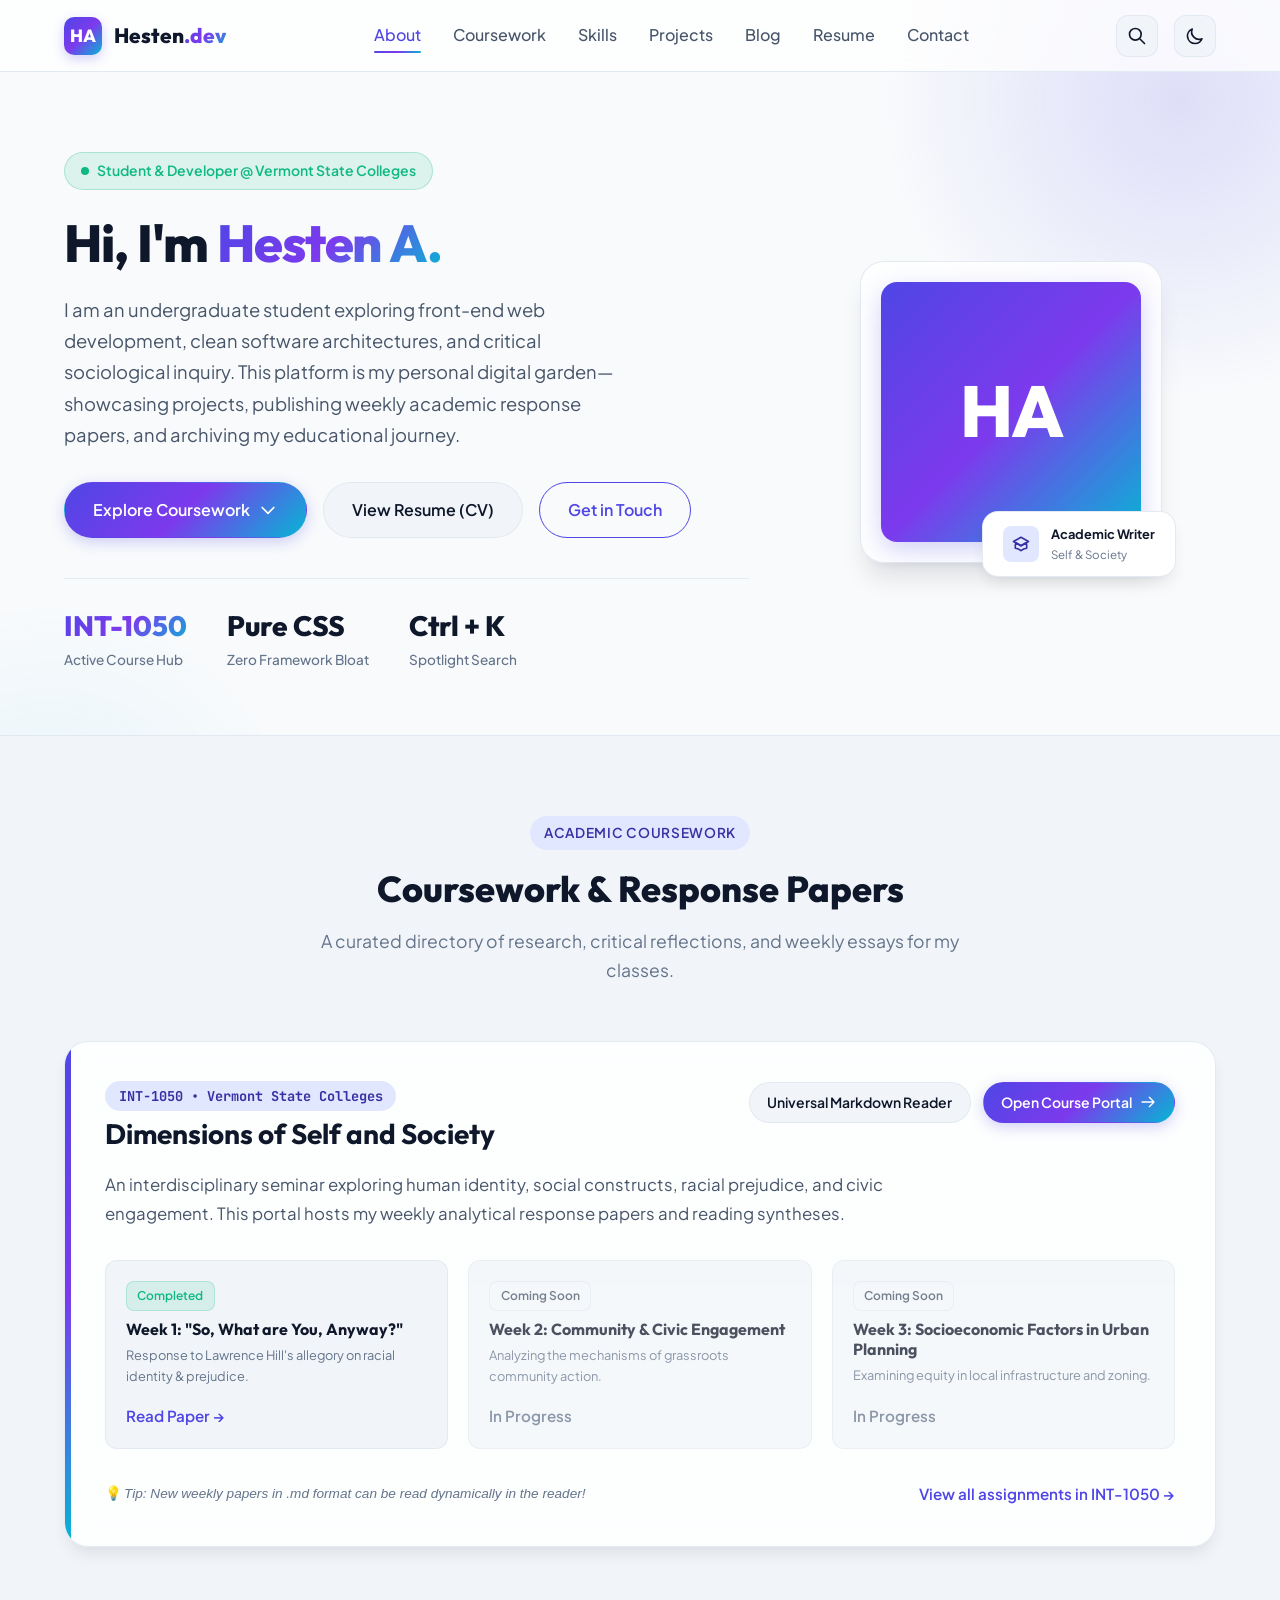
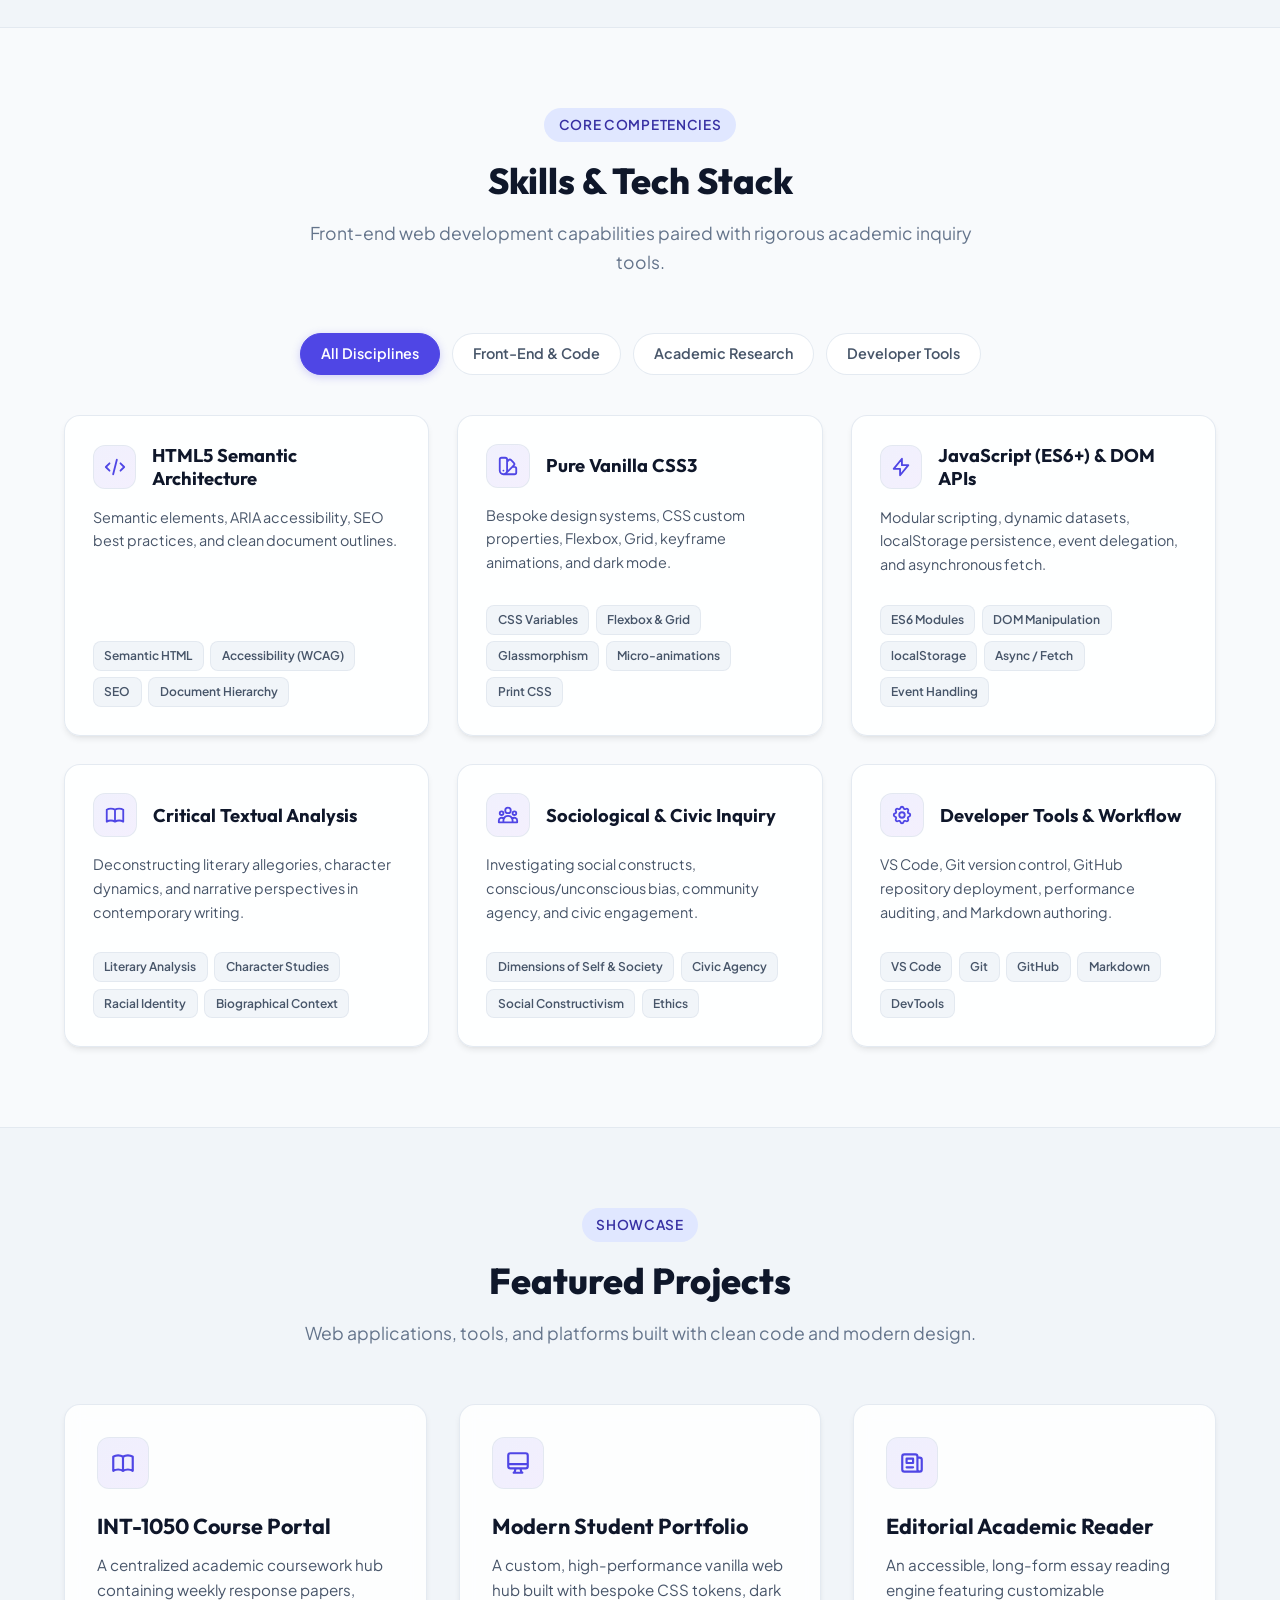
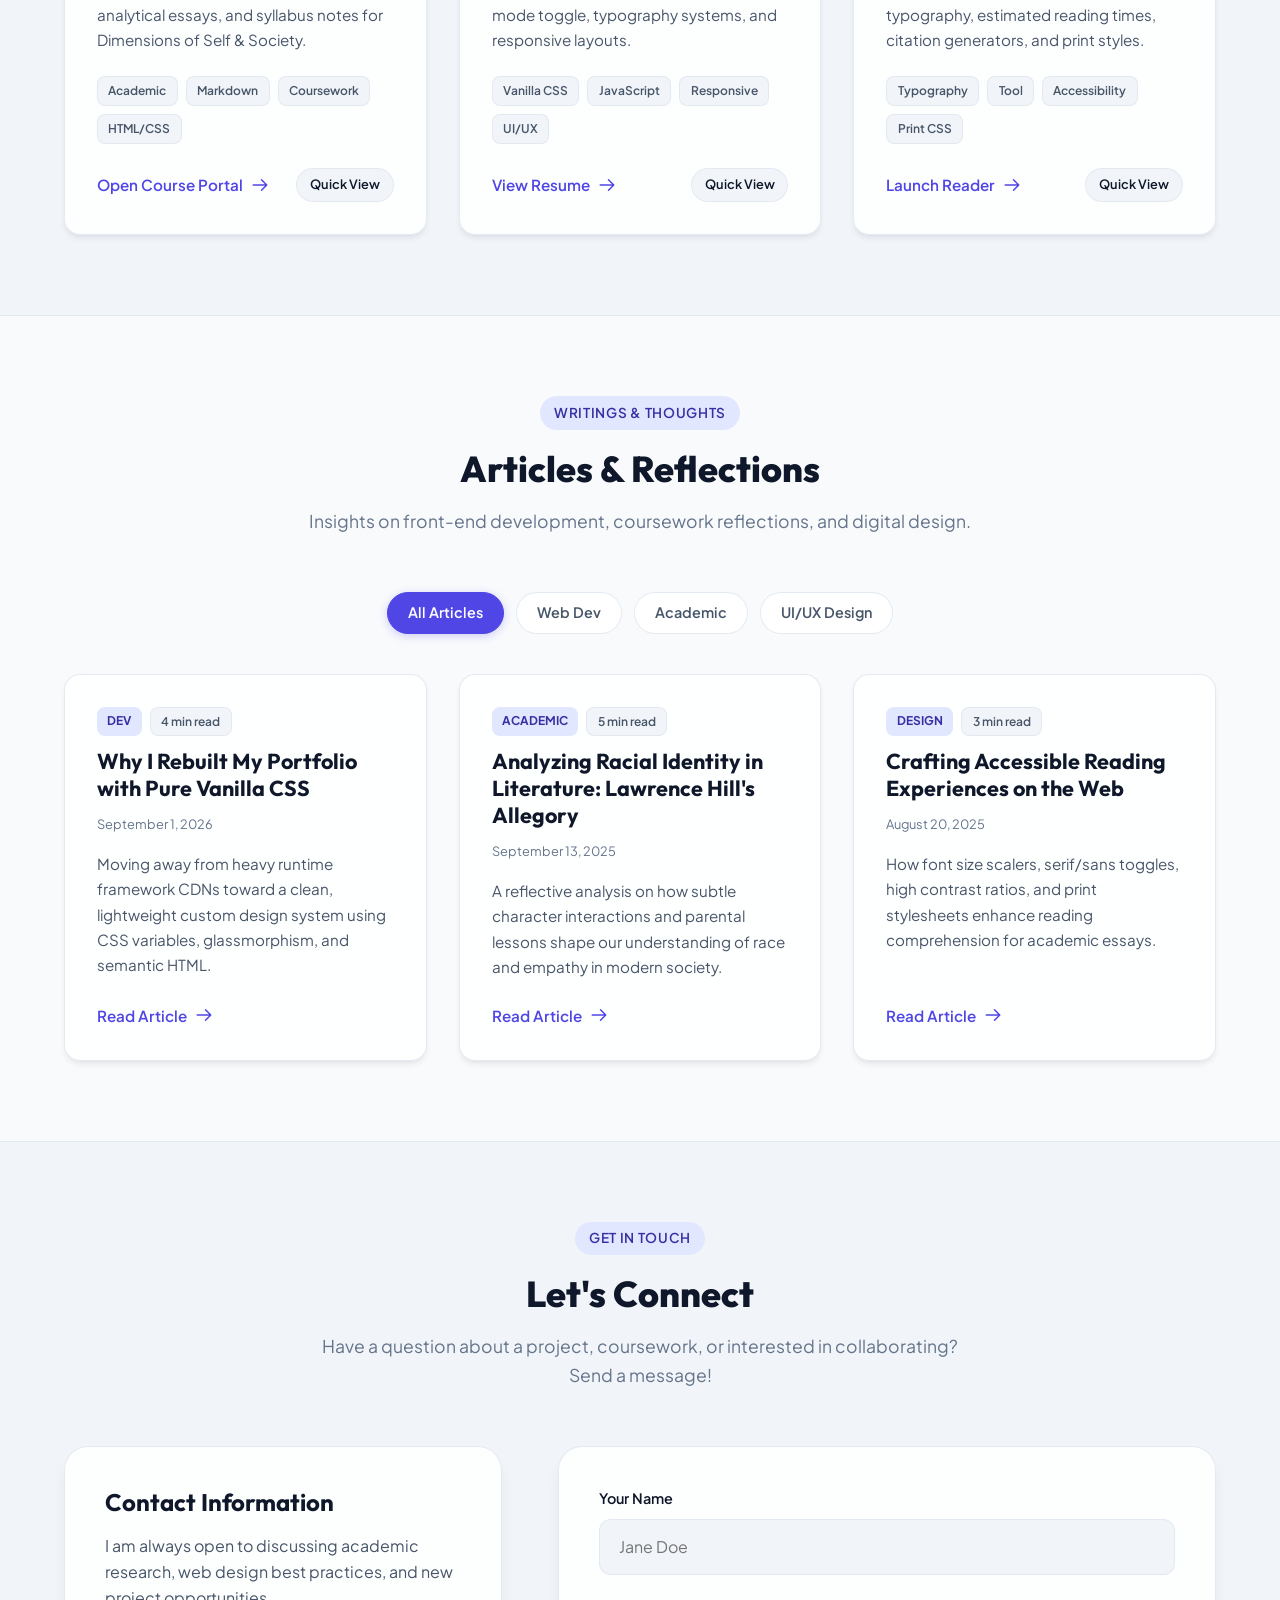
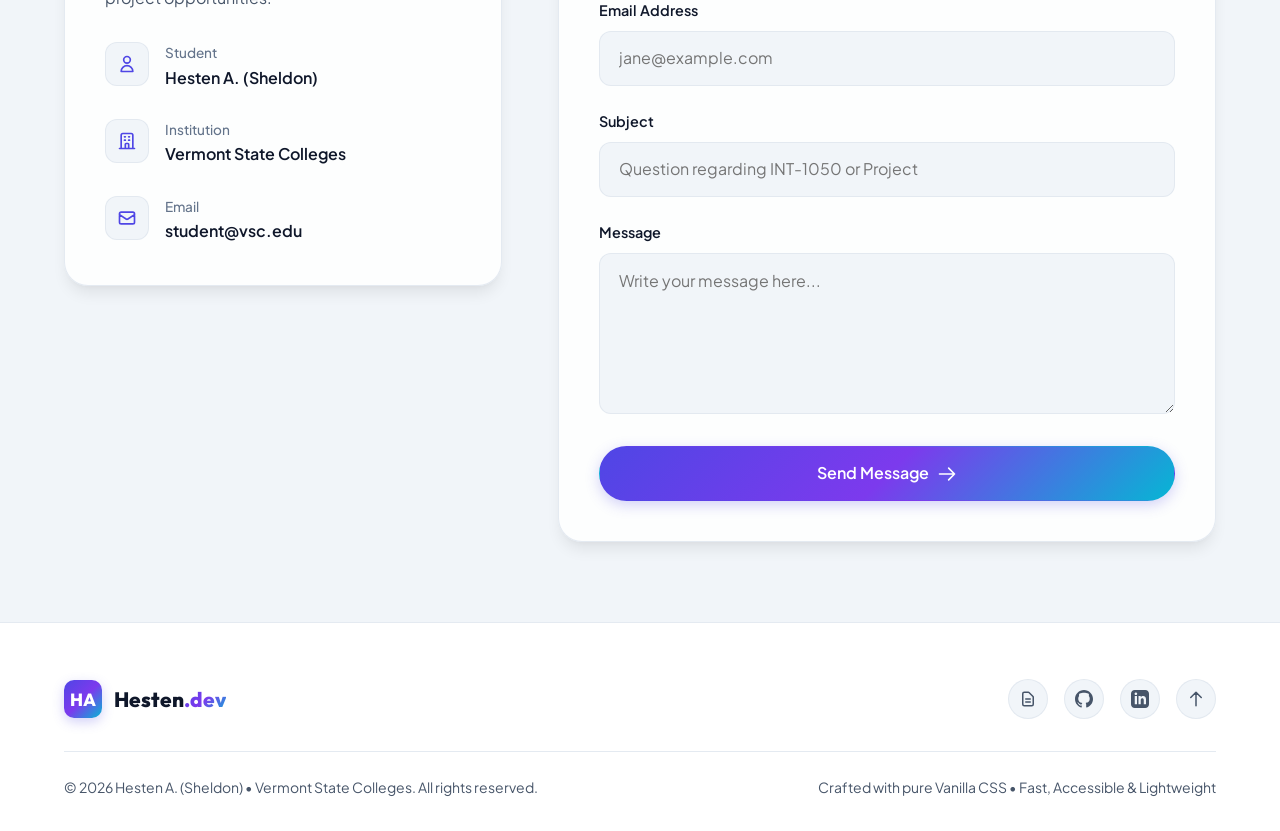
==== commit d0386d8e: "updated website" ====
--- a/index.html
+++ b/index.html
@@ -30,25 +30,34 @@
                 <ul class="nav-links">
                     <li><a href="#about" class="nav-link">About</a></li>
                     <li><a href="#coursework" class="nav-link">Coursework</a></li>
+                    <li><a href="#skills" class="nav-link">Skills</a></li>
                     <li><a href="#projects" class="nav-link">Projects</a></li>
                     <li><a href="#blog" class="nav-link">Blog</a></li>
+                    <li><a href="resume.html" class="nav-link">Resume</a></li>
                     <li><a href="#contact" class="nav-link">Contact</a></li>
                 </ul>
             </nav>
 
-            <!-- Actions (Theme Toggle & Mobile Menu) -->
+            <!-- Actions (Search Button, Theme Toggle & Mobile Menu) -->
             <div class="nav-actions">
+                <!-- Command Palette Search Button (Ctrl+K) -->
+                <button class="theme-toggle-btn search-trigger-btn" aria-label="Search site (Ctrl+K)" title="Spotlight Search (Ctrl + K)">
+                    <svg fill="none" stroke="currentColor" viewBox="0 0 24 24" style="width: 20px; height: 20px;"><path stroke-linecap="round" stroke-linejoin="round" stroke-width="2" d="M21 21l-6-6m2-5a7 7 0 11-14 0 7 7 0 0114 0z"></path></svg>
+                </button>
+
+                <!-- Theme Toggle Button -->
                 <button class="theme-toggle-btn" aria-label="Toggle dark and light theme" title="Toggle Theme">
-                    <svg class="sun-icon" fill="none" stroke="currentColor" viewBox="0 0 24 24" xmlns="http://www.w3.org/2000/svg">
+                    <svg class="sun-icon" fill="none" stroke="currentColor" viewBox="0 0 24 24">
                         <path stroke-linecap="round" stroke-linejoin="round" stroke-width="2" d="M12 3v1m0 16v1m9-9h-1M4 12H3m15.364 6.364l-.707-.707M6.343 6.343l-.707-.707m12.728 0l-.707.707M6.343 17.657l-.707.707M16 12a4 4 0 11-8 0 4 4 0 018 0z"></path>
                     </svg>
-                    <svg class="moon-icon" fill="none" stroke="currentColor" viewBox="0 0 24 24" xmlns="http://www.w3.org/2000/svg">
+                    <svg class="moon-icon" fill="none" stroke="currentColor" viewBox="0 0 24 24">
                         <path stroke-linecap="round" stroke-linejoin="round" stroke-width="2" d="M20.354 15.354A9 9 0 018.646 3.646 9.003 9.003 0 0012 21a9.003 9.003 0 008.354-5.646z"></path>
                     </svg>
                 </button>
 
+                <!-- Mobile Menu Button -->
                 <button class="mobile-menu-btn" aria-label="Open mobile navigation menu">
-                    <svg fill="none" stroke="currentColor" viewBox="0 0 24 24" xmlns="http://www.w3.org/2000/svg">
+                    <svg fill="none" stroke="currentColor" viewBox="0 0 24 24">
                         <path stroke-linecap="round" stroke-linejoin="round" stroke-width="2" d="M4 6h16M4 12h16M4 18h16"></path>
                     </svg>
                 </button>
@@ -60,8 +69,10 @@
             <ul class="mobile-nav-links">
                 <li><a href="#about" class="nav-link">About</a></li>
                 <li><a href="#coursework" class="nav-link">Coursework</a></li>
+                <li><a href="#skills" class="nav-link">Skills</a></li>
                 <li><a href="#projects" class="nav-link">Projects</a></li>
                 <li><a href="#blog" class="nav-link">Blog</a></li>
+                <li><a href="resume.html" class="nav-link">Resume (CV)</a></li>
                 <li><a href="#contact" class="nav-link">Contact</a></li>
             </ul>
         </div>
@@ -82,14 +93,16 @@
                         Hi, I'm <span class="gradient-text">Hesten A.</span>
                     </h1>
                     <p class="hero-bio">
-                        I am a passionate student exploring web development, computer science, and critical social inquiry. This site is my personal digital garden—a space to showcase my software projects, publish academic response papers, and document my learning journey.
+                        I am an undergraduate student exploring front-end web development, clean software architectures, and critical sociological inquiry. This platform is my personal digital garden—showcasing projects, publishing weekly academic response papers, and archiving my educational journey.
                     </p>
                     <div class="hero-actions">
                         <a href="#coursework" class="btn btn-primary">
                             Explore Coursework
                             <svg fill="none" stroke="currentColor" viewBox="0 0 24 24" width="20" height="20"><path stroke-linecap="round" stroke-linejoin="round" stroke-width="2" d="M19 9l-7 7-7-7"></path></svg>
                         </a>
-                        <a href="#projects" class="btn btn-secondary">View Projects</a>
+                        <a href="resume.html" class="btn btn-secondary">
+                            View Resume (CV)
+                        </a>
                         <a href="#contact" class="btn btn-outline">Get in Touch</a>
                     </div>
                     <div class="hero-stats">
@@ -102,8 +115,8 @@
                             <span class="stat-label">Zero Framework Bloat</span>
                         </div>
                         <div class="stat-item">
-                            <span class="stat-number">100%</span>
-                            <span class="stat-label">Responsive & Fast</span>
+                            <span class="stat-number">Ctrl + K</span>
+                            <span class="stat-label">Spotlight Search</span>
                         </div>
                     </div>
                 </div>
@@ -141,13 +154,18 @@
                 <div class="course-featured-card">
                     <div class="course-header-row">
                         <div>
-                            <span class="course-code-badge">INT-1050</span>
+                            <span class="course-code-badge">INT-1050 &bull; Vermont State Colleges</span>
                             <h3 class="course-title">Dimensions of Self and Society</h3>
                         </div>
-                        <a href="int1050/index.html" class="btn btn-primary btn-sm">
-                            Open Course Portal
-                            <svg fill="none" stroke="currentColor" viewBox="0 0 24 24" width="16" height="16"><path stroke-linecap="round" stroke-linejoin="round" stroke-width="2" d="M14 5l7 7m0 0l-7 7m7-7H3"></path></svg>
-                        </a>
+                        <div style="display: flex; gap: 0.75rem; flex-wrap: wrap;">
+                            <a href="int1050/reader.html?paper=week1.md" class="btn btn-secondary btn-sm" title="Launch Universal Markdown Reader">
+                                Universal Markdown Reader
+                            </a>
+                            <a href="int1050/index.html" class="btn btn-primary btn-sm">
+                                Open Course Portal
+                                <svg fill="none" stroke="currentColor" viewBox="0 0 24 24" width="16" height="16"><path stroke-linecap="round" stroke-linejoin="round" stroke-width="2" d="M14 5l7 7m0 0l-7 7m7-7H3"></path></svg>
+                            </a>
+                        </div>
                     </div>
                     <p class="course-desc">
                         An interdisciplinary seminar exploring human identity, social constructs, racial prejudice, and civic engagement. This portal hosts my weekly analytical response papers and reading syntheses.
@@ -155,7 +173,7 @@
 
                     <!-- Preview Papers in Course -->
                     <div class="course-papers-preview">
-                        <a href="int1050/week1.html" class="paper-mini-card">
+                        <a href="int1050/reader.html?paper=week1.md" class="paper-mini-card">
                             <div>
                                 <span class="tag" style="background: var(--status-success-bg); color: var(--status-success); border-color: rgba(16, 185, 129, 0.2); margin-bottom: 0.5rem; display: inline-block;">Completed</span>
                                 <h4 class="paper-mini-title">Week 1: "So, What are You, Anyway?"</h4>
@@ -183,15 +201,40 @@
                         </div>
                     </div>
 
-                    <div style="text-align: right;">
+                    <div style="display: flex; justify-content: space-between; align-items: center; flex-wrap: wrap; gap: 1rem;">
+                        <span style="font-size: 0.85rem; color: var(--text-muted);">💡 <em>Tip: New weekly papers in .md format can be read dynamically in the reader!</em></span>
                         <a href="int1050/index.html" class="card-link">View all assignments in INT-1050 &rarr;</a>
                     </div>
                 </div>
             </div>
         </section>
 
+        <!-- Skills & Tech Matrix Section -->
+        <section id="skills" class="section">
+            <div class="container">
+                <div class="section-header">
+                    <span class="section-tag">Core Competencies</span>
+                    <h2 class="section-title">Skills & Tech Stack</h2>
+                    <p class="section-subtitle">Front-end web development capabilities paired with rigorous academic inquiry tools.</p>
+                </div>
+
+                <!-- Skills Filter Bar -->
+                <div class="filter-bar">
+                    <button class="filter-btn skills-filter-btn active" data-skill-filter="all">All Disciplines</button>
+                    <button class="filter-btn skills-filter-btn" data-skill-filter="dev">Front-End & Code</button>
+                    <button class="filter-btn skills-filter-btn" data-skill-filter="academic">Academic Research</button>
+                    <button class="filter-btn skills-filter-btn" data-skill-filter="tools">Developer Tools</button>
+                </div>
+
+                <!-- Skills Grid (Rendered via js/app.js) -->
+                <div id="skills-grid" class="skills-grid">
+                    <!-- Dynamic skill cards injected via JavaScript -->
+                </div>
+            </div>
+        </section>
+
         <!-- Projects Section -->
-        <section id="projects" class="section">
+        <section id="projects" class="section" style="background: var(--bg-tertiary); border-top: 1px solid var(--border-color); border-bottom: 1px solid var(--border-color);">
             <div class="container">
                 <div class="section-header">
                     <span class="section-tag">Showcase</span>
@@ -207,7 +250,7 @@
         </section>
 
         <!-- Blog Section -->
-        <section id="blog" class="section" style="background: var(--bg-tertiary); border-top: 1px solid var(--border-color); border-bottom: 1px solid var(--border-color);">
+        <section id="blog" class="section">
             <div class="container">
                 <div class="section-header">
                     <span class="section-tag">Writings & Thoughts</span>
@@ -217,10 +260,10 @@
 
                 <!-- Filter Bar -->
                 <div class="filter-bar">
-                    <button class="filter-btn active" data-filter="all">All Articles</button>
-                    <button class="filter-btn" data-filter="dev">Web Dev</button>
-                    <button class="filter-btn" data-filter="academic">Academic</button>
-                    <button class="filter-btn" data-filter="design">UI/UX Design</button>
+                    <button class="filter-btn blog-filter-btn active" data-filter="all">All Articles</button>
+                    <button class="filter-btn blog-filter-btn" data-filter="dev">Web Dev</button>
+                    <button class="filter-btn blog-filter-btn" data-filter="academic">Academic</button>
+                    <button class="filter-btn blog-filter-btn" data-filter="design">UI/UX Design</button>
                 </div>
 
                 <!-- Blog Grid (Rendered via js/app.js) -->
@@ -231,7 +274,7 @@
         </section>
 
         <!-- Contact Section -->
-        <section id="contact" class="section">
+        <section id="contact" class="section" style="background: var(--bg-tertiary); border-top: 1px solid var(--border-color);">
             <div class="container">
                 <div class="section-header">
                     <span class="section-tag">Get In Touch</span>
@@ -325,6 +368,9 @@
                 </div>
 
                 <div class="footer-socials">
+                    <a href="resume.html" class="social-link" aria-label="Resume / CV" title="Resume / CV">
+                        <svg fill="none" stroke="currentColor" viewBox="0 0 24 24"><path stroke-linecap="round" stroke-linejoin="round" stroke-width="2" d="M9 12h6m-6 4h6m2 5H7a2 2 0 01-2-2V5a2 2 0 012-2h5.586a1 1 0 01.707.293l5.414 5.414a1 1 0 01.293.707V19a2 2 0 01-2 2z"></path></svg>
+                    </a>
                     <a href="https://github.com" target="_blank" rel="noopener noreferrer" class="social-link" aria-label="GitHub Profile" title="GitHub">
                         <svg fill="currentColor" viewBox="0 0 24 24"><path d="M12 0C5.373 0 0 5.373 0 12c0 5.302 3.438 9.802 8.205 11.385.6.11.82-.257.82-.577 0-.285-.01-1.04-.015-2.04-3.338.724-4.043-1.61-4.043-1.61-.546-1.385-1.332-1.755-1.332-1.755-1.09-.745.08-.73.08-.73 1.205.085 1.838 1.238 1.838 1.238 1.07 1.832 2.809 1.303 3.493.996.108-.775.42-1.303.762-1.603-2.665-.3-5.466-1.332-5.466-5.942 0-1.31.465-2.38 1.235-3.22-.135-.303-.54-1.52.14-3.178 0 0 1.005-.322 3.3-.997.957-.265 1.96-.398 2.96-.398s2.003.133 2.96.398c2.295.675 3.3 1 3.3 1 .68 1.658.275 2.875.14 3.178.77.84 1.235 1.91 1.235 3.22 0 4.62-2.802 5.637-5.475 5.937.42.36.81 1.096.81 2.21 0 1.595-.015 2.885-.015 3.275 0 .32.215.69.82.57C20.562 21.802 24 17.302 24 12c0-6.627-5.373-12-12-12z"></path></svg>
                     </a>
@@ -344,7 +390,8 @@
         </div>
     </footer>
 
-    <!-- Application Script -->
+    <!-- Application & Search Scripts -->
     <script src="js/app.js"></script>
+    <script src="js/search-index.js"></script>
 </body>
 </html>
--- a/css/main.css
+++ b/css/main.css
@@ -1104,3 +1104,329 @@
         padding: 1.5rem;
     }
 }
+
+/* --------------------------------------------------------------------------
+   14. Command Palette (Spotlight Search Modal - Ctrl+K)
+   -------------------------------------------------------------------------- */
+.command-palette-modal {
+    position: fixed;
+    top: 0;
+    left: 0;
+    width: 100vw;
+    height: 100vh;
+    z-index: 10000;
+    display: none;
+    align-items: flex-start;
+    justify-content: center;
+    padding-top: 12vh;
+}
+
+.command-palette-modal.open {
+    display: flex;
+}
+
+.command-palette-backdrop {
+    position: absolute;
+    top: 0;
+    left: 0;
+    width: 100%;
+    height: 100%;
+    background: rgba(15, 23, 42, 0.65);
+    backdrop-filter: blur(8px);
+    -webkit-backdrop-filter: blur(8px);
+    animation: fadeIn 0.2s ease;
+}
+
+.command-palette-card {
+    position: relative;
+    width: 100%;
+    max-width: 640px;
+    margin: 0 1.25rem;
+    background: var(--bg-secondary);
+    border: 1px solid var(--border-color);
+    border-radius: var(--radius-xl);
+    box-shadow: var(--shadow-xl), 0 0 30px rgba(0, 0, 0, 0.25);
+    overflow: hidden;
+    z-index: 2;
+    animation: scaleUp 0.25s cubic-bezier(0.16, 1, 0.3, 1);
+}
+
+.command-palette-input-wrap {
+    display: flex;
+    align-items: center;
+    padding: 1.25rem 1.5rem;
+    border-bottom: 1px solid var(--border-color);
+    gap: 1rem;
+    background: var(--bg-card);
+}
+
+.cp-search-icon {
+    width: 22px;
+    height: 22px;
+    color: var(--brand-primary);
+    flex-shrink: 0;
+}
+
+.command-palette-input {
+    width: 100%;
+    background: transparent;
+    border: none;
+    outline: none;
+    font-size: 1.15rem;
+    color: var(--text-primary);
+    font-family: var(--font-main);
+}
+
+.cp-kbd {
+    background: var(--bg-tertiary);
+    border: 1px solid var(--border-color);
+    padding: 0.2rem 0.5rem;
+    border-radius: var(--radius-sm);
+    font-family: var(--font-mono);
+    font-size: 0.75rem;
+    color: var(--text-muted);
+}
+
+.command-palette-results {
+    max-height: 380px;
+    overflow-y: auto;
+    padding: 0.75rem;
+}
+
+.cp-result-item {
+    display: flex;
+    justify-content: space-between;
+    align-items: center;
+    padding: 0.85rem 1rem;
+    border-radius: var(--radius-md);
+    cursor: pointer;
+    transition: all var(--transition-fast);
+    border: 1px solid transparent;
+}
+
+.cp-result-item:hover, .cp-result-item.selected {
+    background: var(--bg-tertiary);
+    border-color: var(--border-color);
+}
+
+.cp-item-main {
+    display: flex;
+    align-items: center;
+    gap: 1rem;
+    flex-grow: 1;
+}
+
+.cp-badge {
+    font-size: 0.72rem;
+    font-weight: 700;
+    text-transform: uppercase;
+    padding: 0.25rem 0.6rem;
+    border-radius: var(--radius-sm);
+    letter-spacing: 0.05em;
+    flex-shrink: 0;
+}
+
+.cp-badge-coursework { background: rgba(99, 102, 241, 0.15); color: var(--brand-primary); }
+.cp-badge-project { background: rgba(16, 185, 129, 0.15); color: var(--status-success); }
+.cp-badge-blog { background: rgba(245, 158, 11, 0.15); color: var(--status-warning); }
+.cp-badge-action { background: rgba(168, 85, 247, 0.15); color: #a855f7; }
+.cp-badge-resume { background: rgba(6, 182, 212, 0.15); color: var(--brand-accent); }
+
+.cp-item-text {
+    display: flex;
+    flex-direction: column;
+    gap: 0.15rem;
+}
+
+.cp-item-title {
+    font-size: 0.95rem;
+    font-weight: 700;
+    color: var(--text-primary);
+}
+
+.cp-item-snippet {
+    font-size: 0.8rem;
+    color: var(--text-muted);
+}
+
+.cp-item-arrow {
+    width: 18px;
+    height: 18px;
+    color: var(--text-muted);
+    transition: transform var(--transition-fast);
+}
+
+.cp-result-item:hover .cp-item-arrow, .cp-result-item.selected .cp-item-arrow {
+    color: var(--brand-primary);
+    transform: translateX(3px);
+}
+
+.cp-no-results {
+    padding: 2.5rem 1.5rem;
+    text-align: center;
+    color: var(--text-muted);
+    font-size: 0.95rem;
+}
+
+.command-palette-footer {
+    display: flex;
+    justify-content: flex-end;
+    gap: 1.5rem;
+    padding: 0.75rem 1.5rem;
+    background: var(--bg-tertiary);
+    border-top: 1px solid var(--border-color);
+    font-size: 0.8rem;
+    color: var(--text-muted);
+}
+
+@keyframes fadeIn {
+    from { opacity: 0; }
+    to { opacity: 1; }
+}
+
+@keyframes scaleUp {
+    from { opacity: 0; transform: scale(0.96) translateY(-10px); }
+    to { opacity: 1; transform: scale(1) translateY(0); }
+}
+
+/* --------------------------------------------------------------------------
+   15. Skills Matrix Grid & Interactive Badges
+   -------------------------------------------------------------------------- */
+.skills-grid {
+    display: grid;
+    grid-template-columns: repeat(auto-fit, minmax(280px, 1fr));
+    gap: 1.75rem;
+}
+
+.skill-card {
+    background: var(--bg-card);
+    border: 1px solid var(--border-color);
+    border-radius: var(--radius-lg);
+    padding: 1.75rem;
+    box-shadow: var(--shadow-md);
+    transition: all var(--transition-smooth);
+    display: flex;
+    flex-direction: column;
+}
+
+.skill-card:hover {
+    transform: translateY(-4px);
+    border-color: var(--border-hover);
+    box-shadow: var(--shadow-xl);
+}
+
+.skill-card-top {
+    display: flex;
+    align-items: center;
+    gap: 1rem;
+    margin-bottom: 1rem;
+}
+
+.skill-icon-box {
+    width: 44px;
+    height: 44px;
+    border-radius: var(--radius-md);
+    background: var(--brand-gradient-subtle);
+    border: 1px solid var(--border-color);
+    display: flex;
+    align-items: center;
+    justify-content: center;
+    color: var(--brand-primary);
+}
+
+.skill-icon-box svg {
+    width: 22px;
+    height: 22px;
+}
+
+.skill-card-title {
+    font-size: 1.15rem;
+    font-weight: 700;
+}
+
+.skill-tag-pills {
+    display: flex;
+    flex-wrap: wrap;
+    gap: 0.4rem;
+    margin-top: 0.75rem;
+}
+
+/* --------------------------------------------------------------------------
+   16. Project Quick-View Modal
+   -------------------------------------------------------------------------- */
+.project-modal {
+    position: fixed;
+    top: 0;
+    left: 0;
+    width: 100vw;
+    height: 100vh;
+    z-index: 10001;
+    display: none;
+    align-items: center;
+    justify-content: center;
+    padding: 1.5rem;
+}
+
+.project-modal.open {
+    display: flex;
+}
+
+.project-modal-backdrop {
+    position: absolute;
+    top: 0;
+    left: 0;
+    width: 100%;
+    height: 100%;
+    background: rgba(15, 23, 42, 0.7);
+    backdrop-filter: blur(8px);
+    -webkit-backdrop-filter: blur(8px);
+}
+
+.project-modal-card {
+    position: relative;
+    width: 100%;
+    max-width: 680px;
+    background: var(--bg-secondary);
+    border: 1px solid var(--border-color);
+    border-radius: var(--radius-xl);
+    box-shadow: var(--shadow-xl);
+    overflow: hidden;
+    z-index: 2;
+    animation: scaleUp 0.25s cubic-bezier(0.16, 1, 0.3, 1);
+    max-height: 88vh;
+    overflow-y: auto;
+}
+
+.project-modal-header {
+    padding: 1.75rem 2rem;
+    border-bottom: 1px solid var(--border-color);
+    display: flex;
+    justify-content: space-between;
+    align-items: flex-start;
+    gap: 1rem;
+    background: var(--bg-card);
+}
+
+.project-modal-close {
+    background: var(--bg-tertiary);
+    border: 1px solid var(--border-color);
+    color: var(--text-secondary);
+    width: 36px;
+    height: 36px;
+    border-radius: 50%;
+    cursor: pointer;
+    display: flex;
+    align-items: center;
+    justify-content: center;
+    transition: all var(--transition-fast);
+}
+
+.project-modal-close:hover {
+    background: var(--border-color);
+    color: var(--text-primary);
+}
+
+.project-modal-body {
+    padding: 2rem;
+}
+
